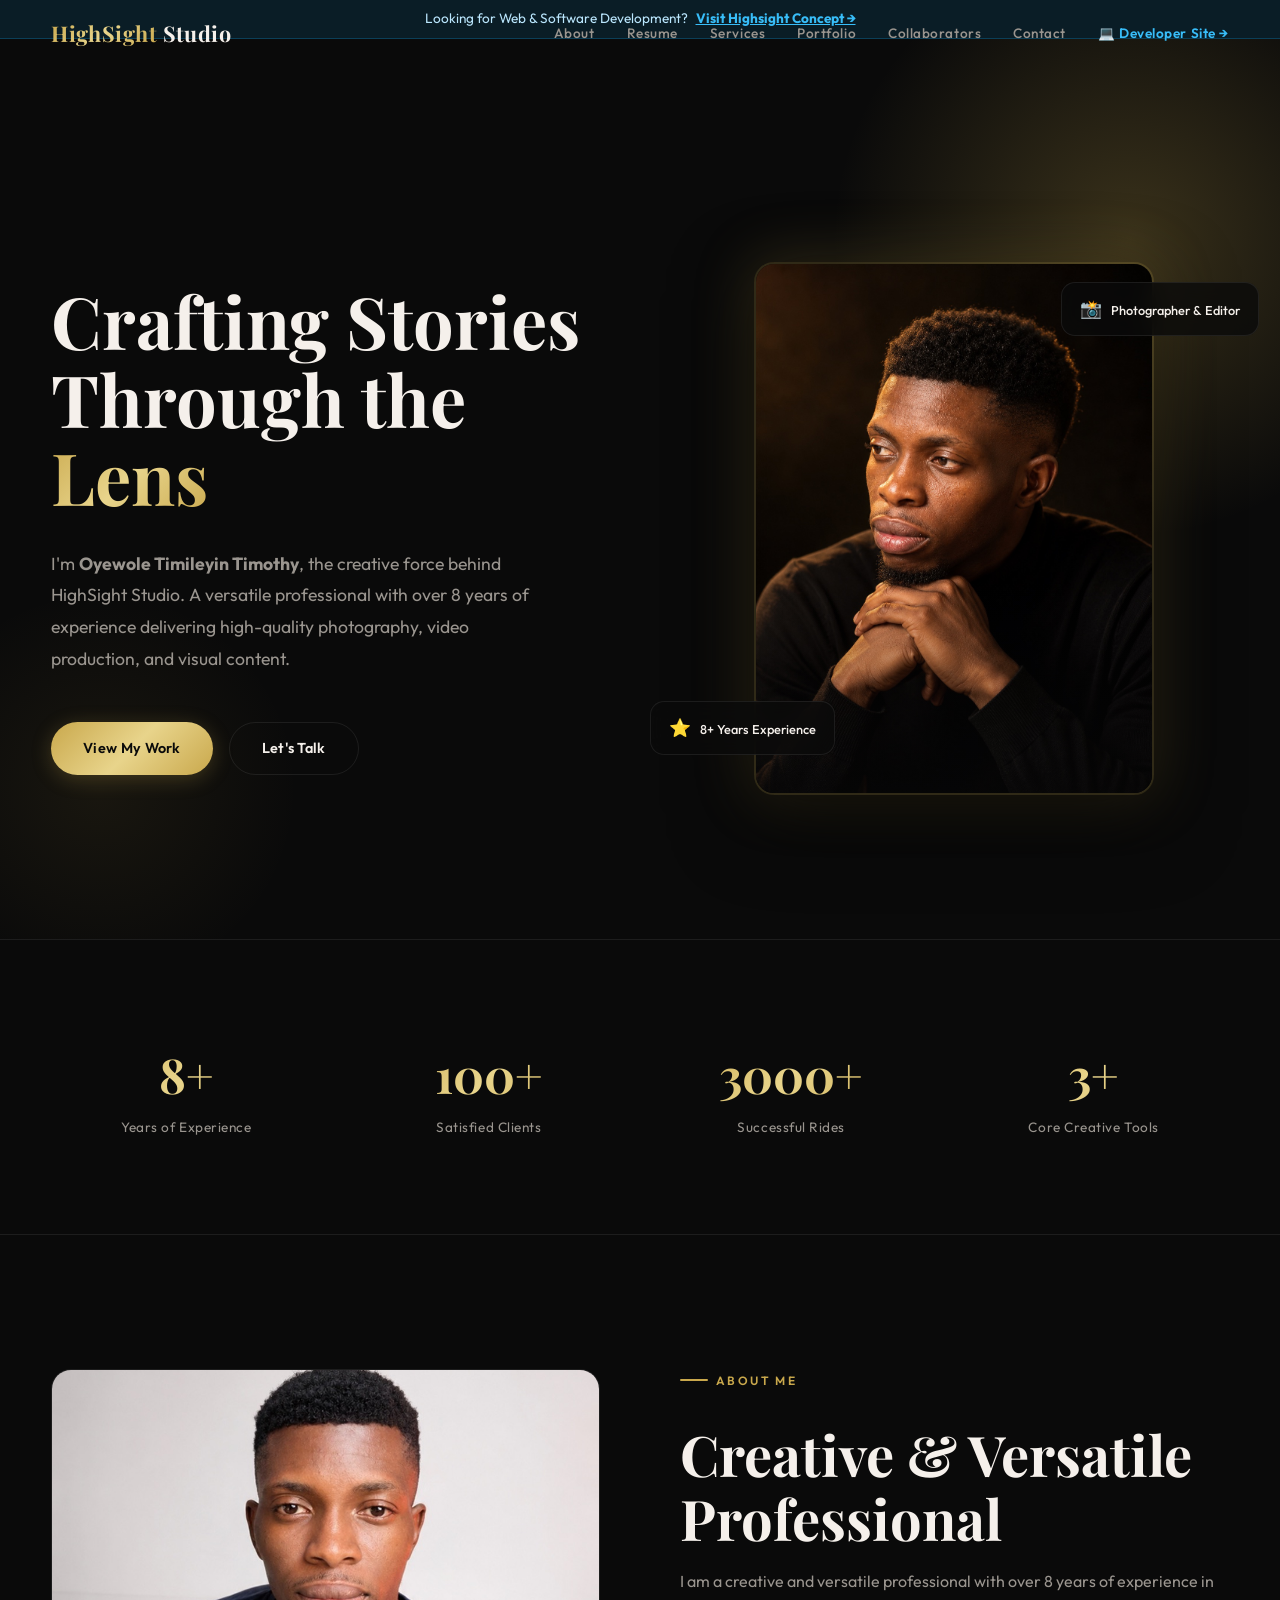
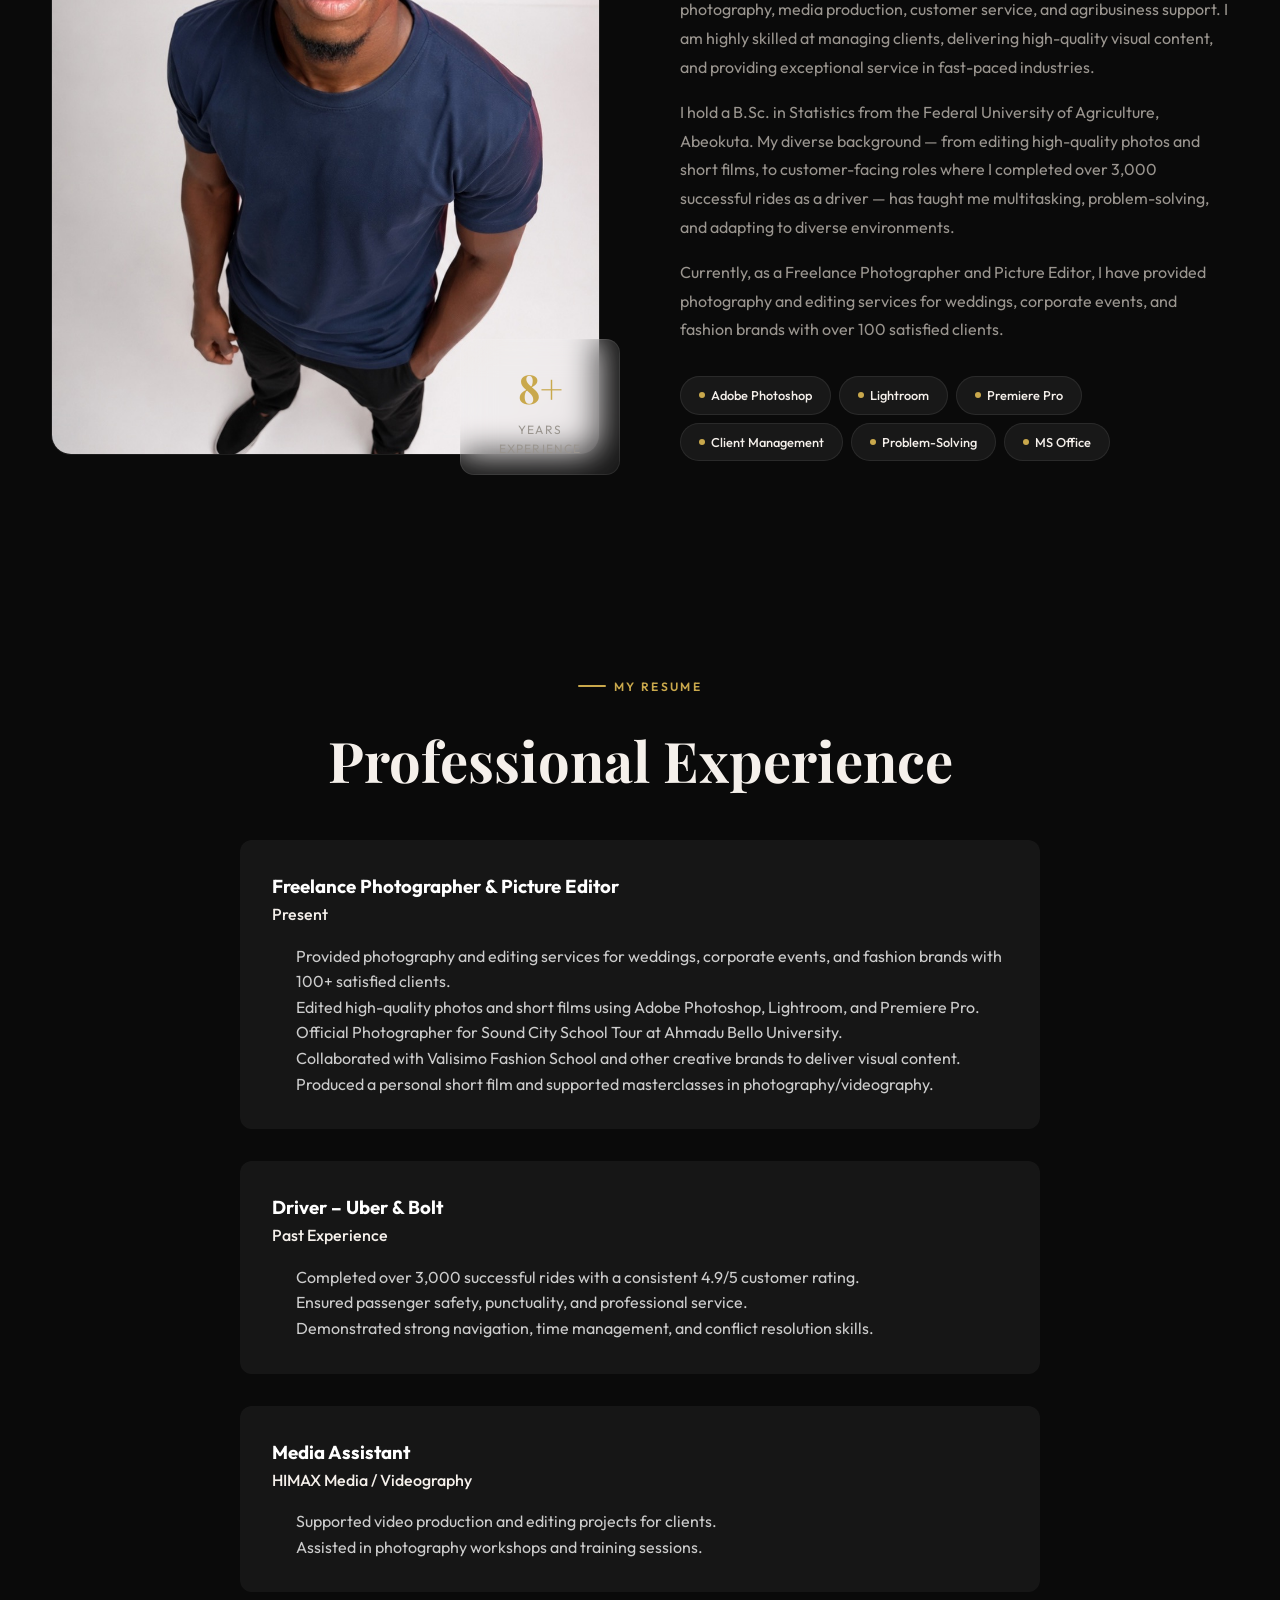
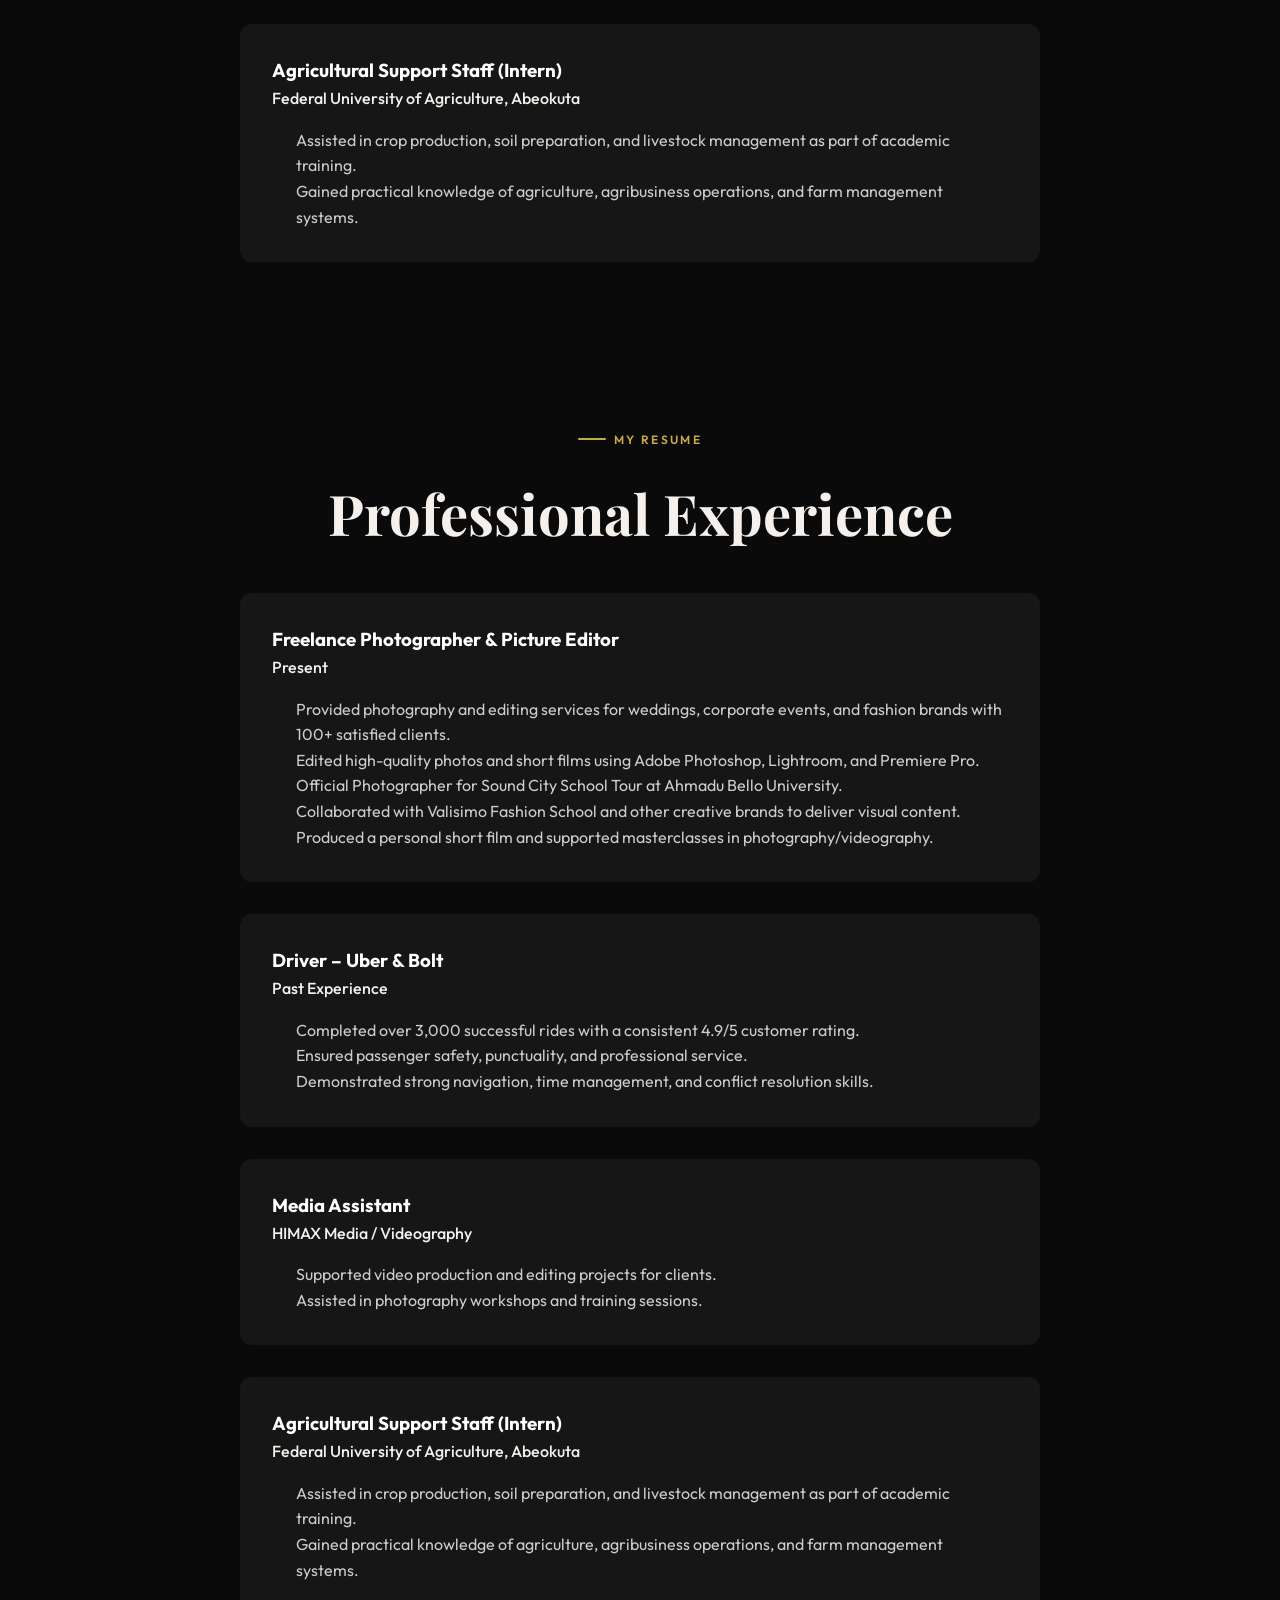
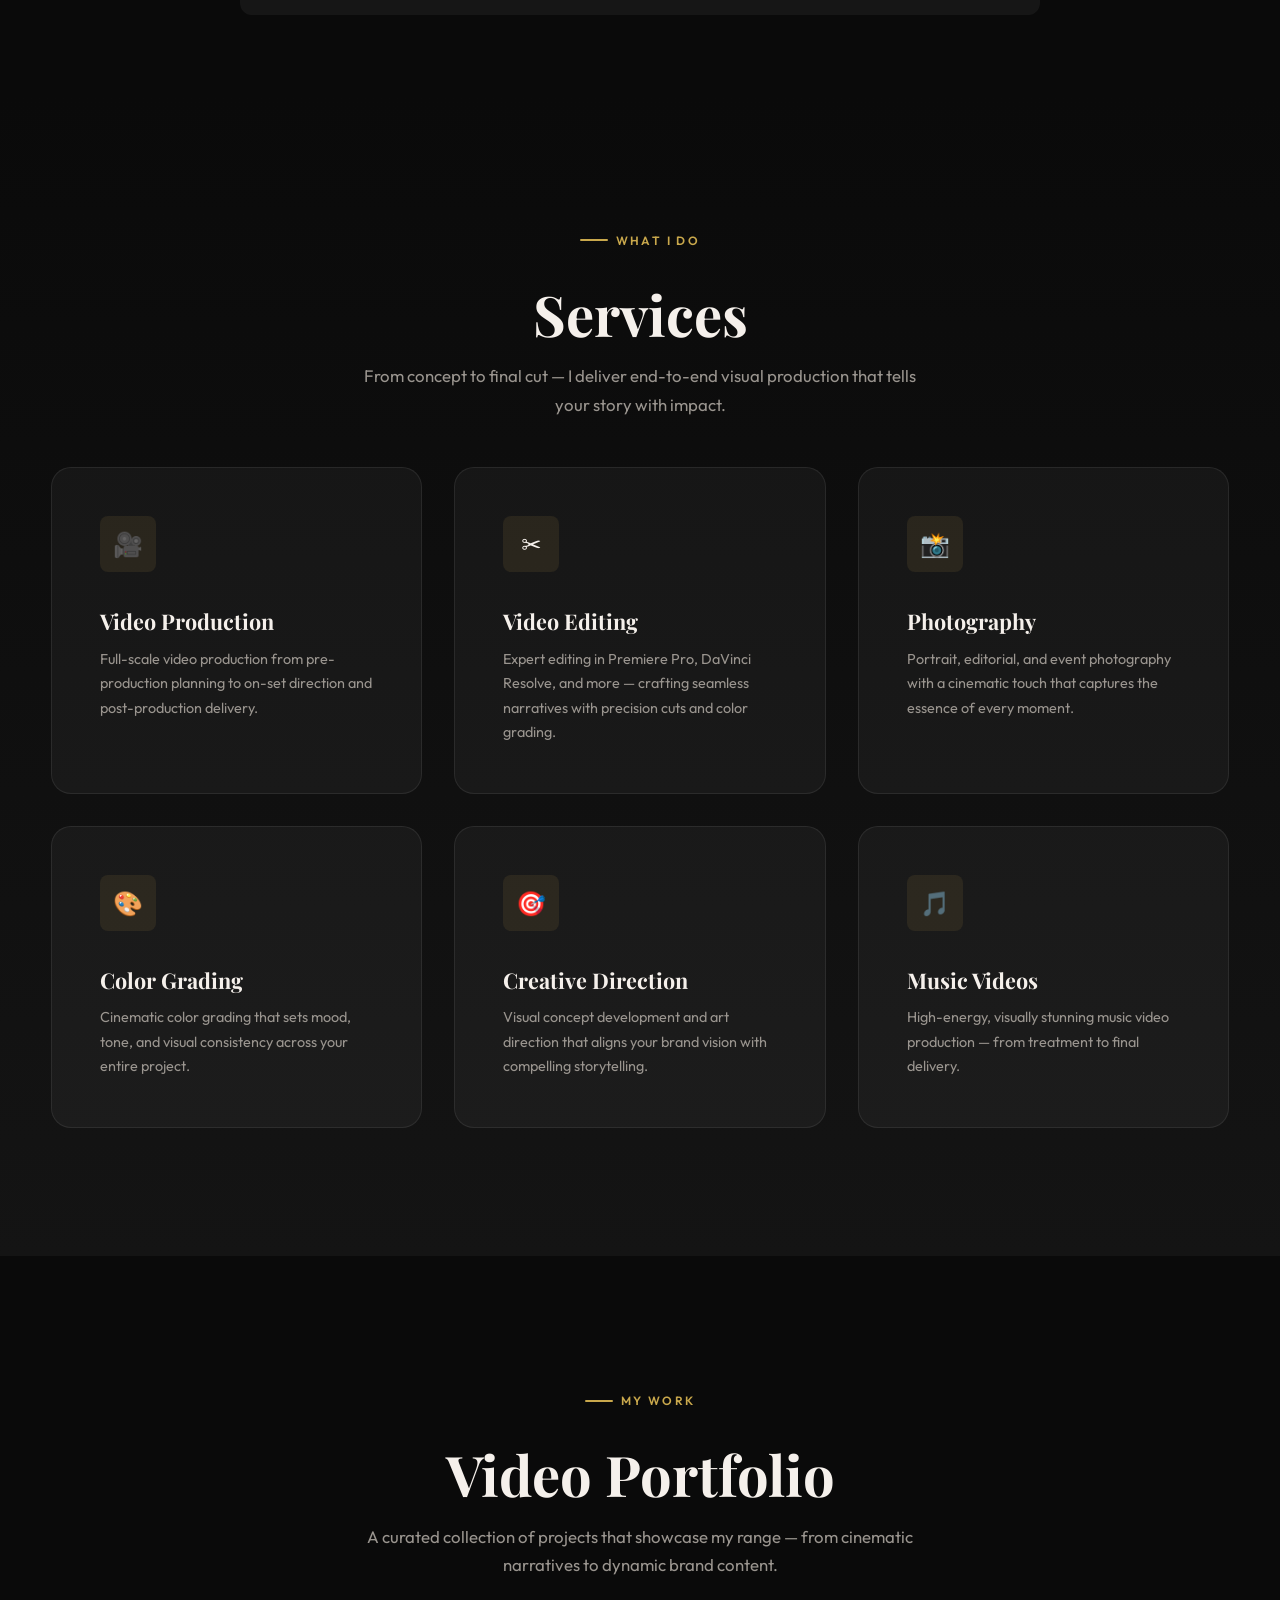
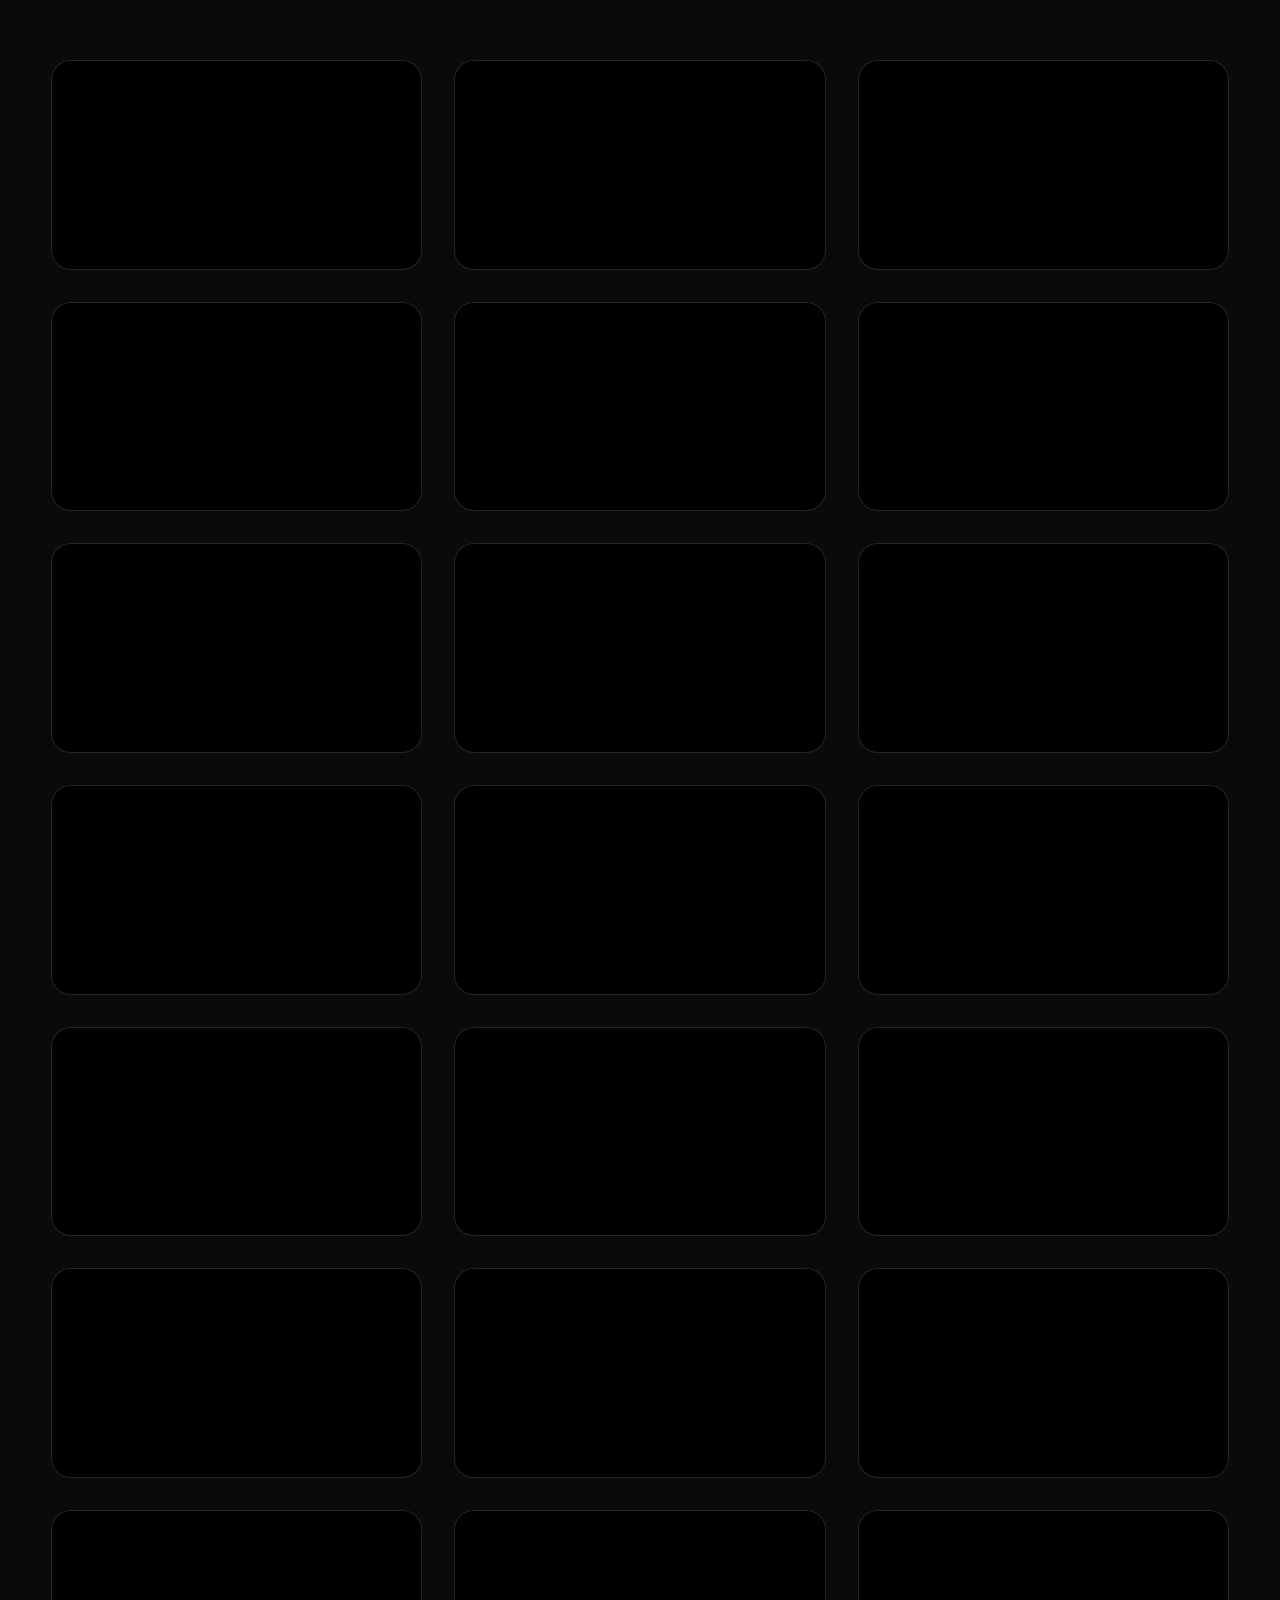
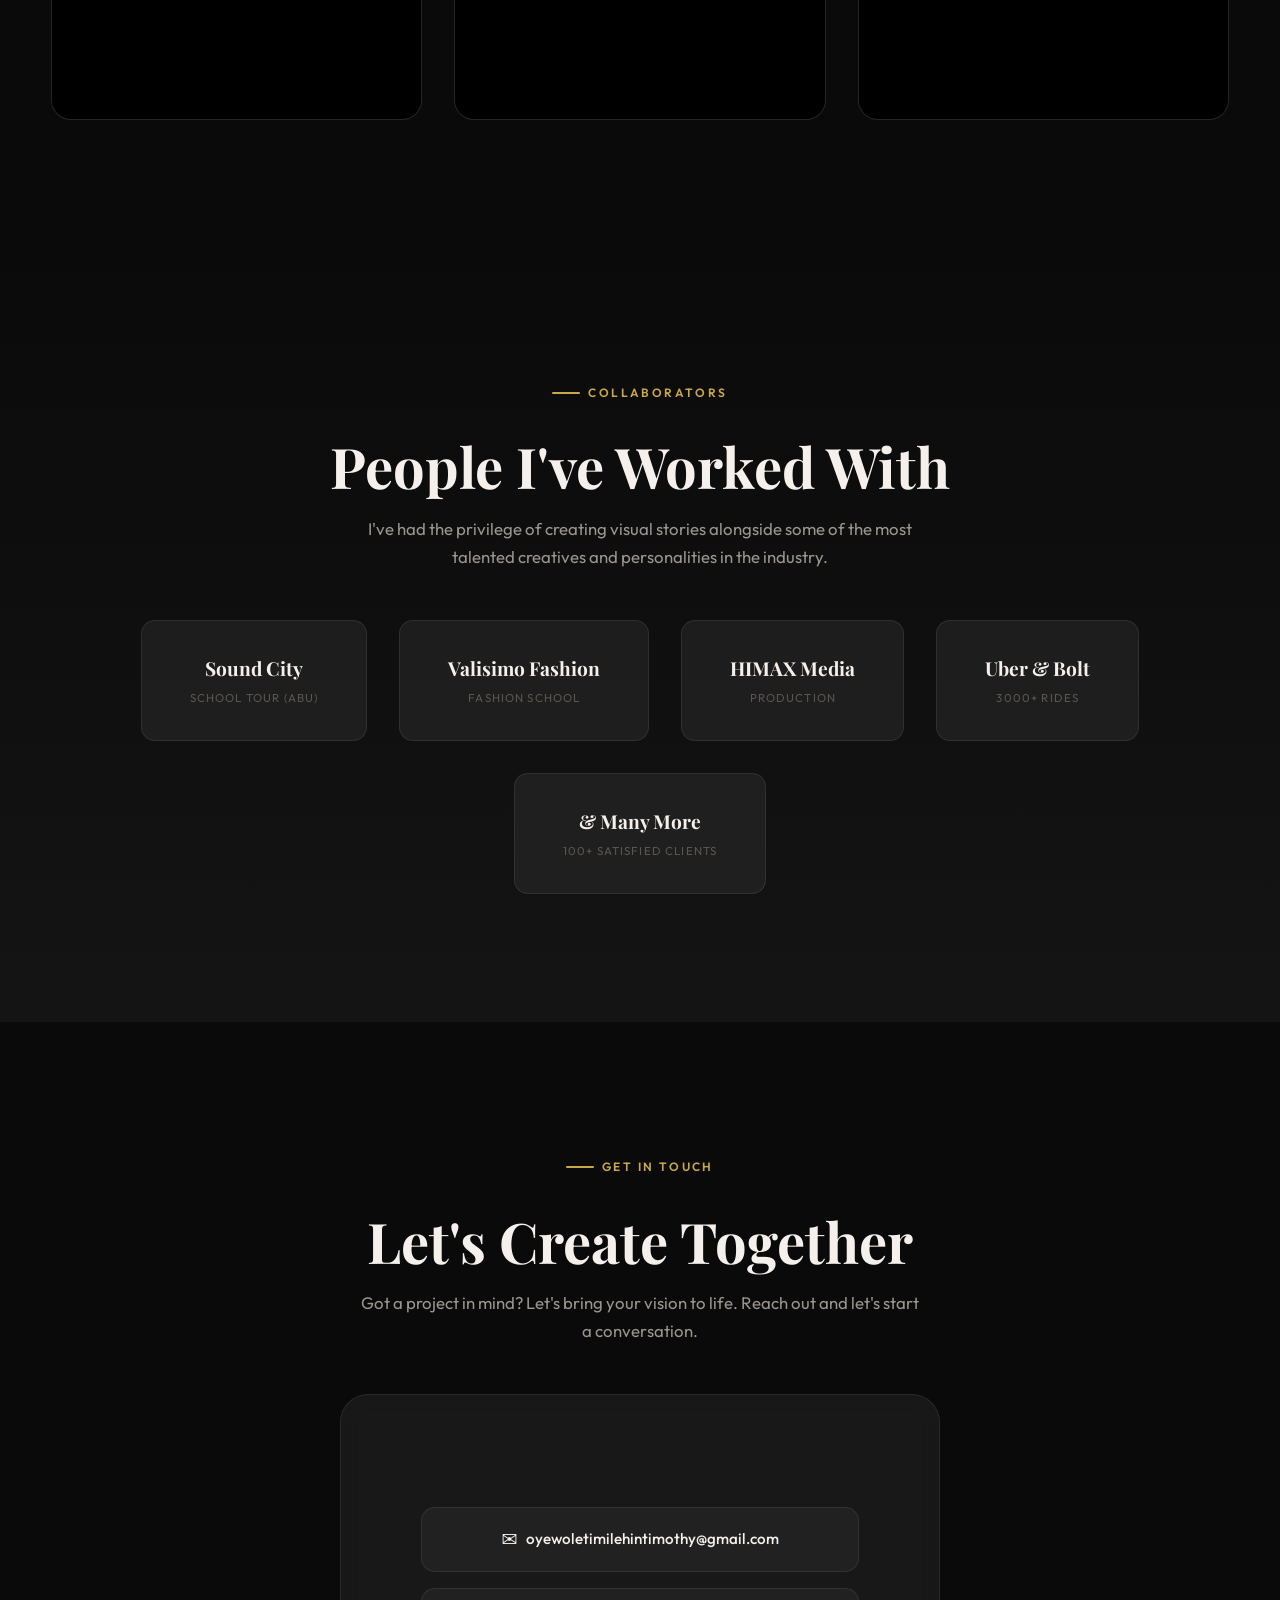
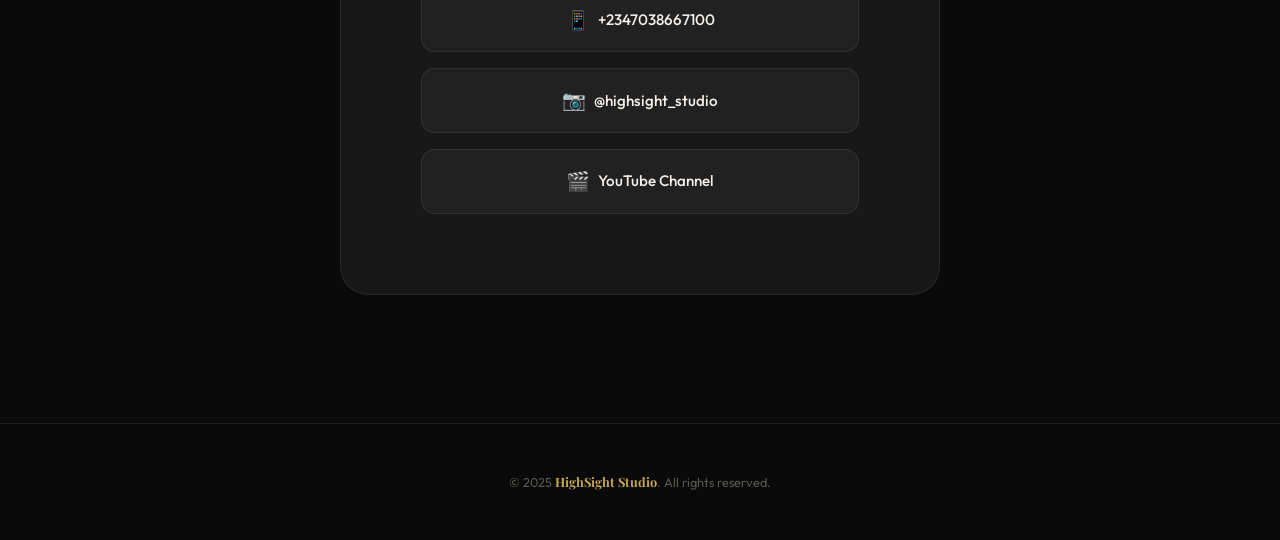
==== media/index.html @ f63ff7fa "Update portfolio to Full Stack Developer showcase and move media studio to /media" ====
<!DOCTYPE html>
<html lang="en">
<head>
  <meta charset="UTF-8" />
  <meta name="viewport" content="width=device-width, initial-scale=1.0" />
  <title>HighSight Studio — Oyewole Timileyin Timothy | Photographer &amp; Picture Editor</title>
  <meta name="description" content="HighSight Studio by Oyewole Timileyin Timothy — Over 8 years of experience in photography, media production, and delivering high-quality visual content." />
  <link rel="stylesheet" href="style.css" />
</head>
<body>

  <!-- ===================== PRELOADER ===================== -->
  <div id="preloader">
    <div class="preloader-logo">HighSight Studio</div>
  </div>

  <!-- ===================== TOP ANNOUNCEMENT BANNER ===================== -->
  <div style="background: rgba(14, 165, 233, 0.12); border-bottom: 1px solid rgba(14, 165, 233, 0.25); color: #bae6fd; text-align: center; padding: 8px 16px; font-size: 0.85rem; display: flex; align-items: center; justify-content: center; gap: 8px; z-index: 100; position: relative;">
    <span>Looking for Web &amp; Software Development?</span>
    <a href="../" style="color: #38bdf8; font-weight: 700; text-decoration: underline;">Visit Highsight Concept &rarr;</a>
  </div>

  <!-- ===================== NAVIGATION ===================== -->
  <nav class="navbar" id="navbar">
    <div class="container">
      <a href="#" class="nav-logo"><span>HighSight</span> Studio</a>
      <ul class="nav-links" id="navLinks">
        <li><a href="#about">About</a></li>
        <li><a href="#experience">Resume</a></li>
        <li><a href="#services">Services</a></li>
        <li><a href="#portfolio">Portfolio</a></li>
        <li><a href="#collaborators">Collaborators</a></li>
        <li><a href="#contact">Contact</a></li>
        <li><a href="../" style="color:#38bdf8;font-weight:600;">💻 Developer Site &rarr;</a></li>
      </ul>
      <button class="nav-toggle" id="navToggle" aria-label="Toggle navigation">
        <span></span><span></span><span></span>
      </button>
    </div>
  </nav>

  <!-- ===================== HERO ===================== -->
  <section class="hero" id="hero">
    <div class="container">
      <div class="hero-content">
        <h1 class="hero-title">
          Crafting Stories<br/>Through the <span class="highlight">Lens</span>
        </h1>
        <p class="hero-description">
          I'm <strong>Oyewole Timileyin Timothy</strong>, the creative force behind HighSight Studio.
          A versatile professional with over 8 years of experience delivering high-quality photography,
          video production, and visual content.
        </p>
        <div class="hero-cta">
          <a href="#portfolio" class="btn btn-primary">View My Work</a>
          <a href="#contact" class="btn btn-outline">Let's Talk</a>
        </div>
      </div>

      <div class="hero-image-wrapper">
        <div class="hero-image-frame">
          <!-- REPLACE: Swap profile.jpg with your actual headshot -->
          <img src="profile.jpg" alt="Timileyin Uyewoli — HighSight Studio" />
        </div>
        <div class="hero-badge badge-top">
          <span class="badge-icon">📸</span> Photographer & Editor
        </div>
        <div class="hero-badge badge-bottom">
          <span class="badge-icon">⭐</span> 8+ Years Experience
        </div>
      </div>
    </div>
  </section>

  <!-- ===================== STATS BAR ===================== -->
  <section class="stats-bar reveal">
    <div class="container">
      <div class="stat-item">
        <div class="stat-number">8+</div>
        <div class="stat-label">Years of Experience</div>
      </div>
      <div class="stat-item">
        <div class="stat-number">100+</div>
        <div class="stat-label">Satisfied Clients</div>
      </div>
      <div class="stat-item">
        <div class="stat-number">3000+</div>
        <div class="stat-label">Successful Rides</div>
      </div>
      <div class="stat-item">
        <div class="stat-number">3+</div>
        <div class="stat-label">Core Creative Tools</div>
      </div>
    </div>
  </section>

  <!-- ===================== ABOUT ===================== -->
  <section class="about" id="about">
    <div class="container">
      <div class="about-image-col reveal">
        <div class="about-image-main">
          <!-- REPLACE: You can use a different image here or keep same -->
          <img src="about.jpeg" alt="Timileyin Uyewoli at work" />
        </div>
        <div class="about-accent-box">
          <div class="accent-number">8+</div>
          <div class="accent-text">Years Experience</div>
        </div>
      </div>

      <div class="about-content reveal">
        <span class="section-label">About Me</span>
        <h2 class="section-title">Creative & Versatile<br/>Professional</h2>
        <p>
          I am a creative and versatile professional with over 8 years of experience in 
          photography, media production, customer service, and agribusiness support. 
          I am highly skilled at managing clients, delivering high-quality visual content, 
          and providing exceptional service in fast-paced industries.
        </p>
        <p>
          I hold a B.Sc. in Statistics from the Federal University of Agriculture, Abeokuta.
          My diverse background — from editing high-quality photos and short films, 
          to customer-facing roles where I completed over 3,000 successful rides as a driver 
          — has taught me multitasking, problem-solving, and adapting to diverse environments.
        </p>
        <p>
          Currently, as a Freelance Photographer and Picture Editor, I have provided 
          photography and editing services for weddings, corporate events, and fashion brands 
          with over 100 satisfied clients.
        </p>

        <div class="tools-grid">
          <div class="tool-tag"><span class="tool-dot"></span> Adobe Photoshop</div>
          <div class="tool-tag"><span class="tool-dot"></span> Lightroom</div>
          <div class="tool-tag"><span class="tool-dot"></span> Premiere Pro</div>
          <div class="tool-tag"><span class="tool-dot"></span> Client Management</div>
          <div class="tool-tag"><span class="tool-dot"></span> Problem-Solving</div>
          <div class="tool-tag"><span class="tool-dot"></span> MS Office</div>
        </div>
      </div>
    </div>
  </section>


  <!-- ===================== EXPERIENCE (CV) ===================== -->
  <section class="experience" id="experience" style="padding: 5rem 0; background-color: var(--bg-alt);">
    <div class="container">
      <div class="reveal" style="text-align:center; margin-bottom: 3rem;">
        <span class="section-label">My Resume</span>
        <h2 class="section-title">Professional Experience</h2>
      </div>
      <div class="timeline reveal" style="display: flex; flex-direction: column; gap: 2rem; max-width: 800px; margin: 0 auto;">
        
        <div class="timeline-item" style="background: rgba(255,255,255,0.05); padding: 2rem; border-radius: 12px; border-left: 4px solid var(--primary-color);">
          <h3 style="margin-top: 0; color: #fff;">Freelance Photographer & Picture Editor</h3>
          <h4 style="color: var(--primary-color); font-weight: 500; margin-bottom: 1rem;">Present</h4>
          <ul style="color: #ccc; padding-left: 1.5rem; line-height: 1.6;">
            <li>Provided photography and editing services for weddings, corporate events, and fashion brands with 100+ satisfied clients.</li>
            <li>Edited high-quality photos and short films using Adobe Photoshop, Lightroom, and Premiere Pro.</li>
            <li>Official Photographer for Sound City School Tour at Ahmadu Bello University.</li>
            <li>Collaborated with Valisimo Fashion School and other creative brands to deliver visual content.</li>
            <li>Produced a personal short film and supported masterclasses in photography/videography.</li>
          </ul>
        </div>

        <div class="timeline-item" style="background: rgba(255,255,255,0.05); padding: 2rem; border-radius: 12px; border-left: 4px solid var(--primary-color);">
          <h3 style="margin-top: 0; color: #fff;">Driver – Uber & Bolt</h3>
          <h4 style="color: var(--primary-color); font-weight: 500; margin-bottom: 1rem;">Past Experience</h4>
          <ul style="color: #ccc; padding-left: 1.5rem; line-height: 1.6;">
            <li>Completed over 3,000 successful rides with a consistent 4.9/5 customer rating.</li>
            <li>Ensured passenger safety, punctuality, and professional service.</li>
            <li>Demonstrated strong navigation, time management, and conflict resolution skills.</li>
          </ul>
        </div>

        <div class="timeline-item" style="background: rgba(255,255,255,0.05); padding: 2rem; border-radius: 12px; border-left: 4px solid var(--primary-color);">
          <h3 style="margin-top: 0; color: #fff;">Media Assistant</h3>
          <h4 style="color: var(--primary-color); font-weight: 500; margin-bottom: 1rem;">HIMAX Media / Videography</h4>
          <ul style="color: #ccc; padding-left: 1.5rem; line-height: 1.6;">
            <li>Supported video production and editing projects for clients.</li>
            <li>Assisted in photography workshops and training sessions.</li>
          </ul>
        </div>

        <div class="timeline-item" style="background: rgba(255,255,255,0.05); padding: 2rem; border-radius: 12px; border-left: 4px solid var(--primary-color);">
          <h3 style="margin-top: 0; color: #fff;">Agricultural Support Staff (Intern)</h3>
          <h4 style="color: var(--primary-color); font-weight: 500; margin-bottom: 1rem;">Federal University of Agriculture, Abeokuta</h4>
          <ul style="color: #ccc; padding-left: 1.5rem; line-height: 1.6;">
            <li>Assisted in crop production, soil preparation, and livestock management as part of academic training.</li>
            <li>Gained practical knowledge of agriculture, agribusiness operations, and farm management systems.</li>
          </ul>
        </div>

      </div>
    </div>
  </section>


  <!-- ===================== EXPERIENCE (CV) ===================== -->
  <section class="experience" id="experience" style="padding: 5rem 0; background-color: var(--bg-alt);">
    <div class="container">
      <div class="reveal" style="text-align:center; margin-bottom: 3rem;">
        <span class="section-label">My Resume</span>
        <h2 class="section-title">Professional Experience</h2>
      </div>
      <div class="timeline reveal" style="display: flex; flex-direction: column; gap: 2rem; max-width: 800px; margin: 0 auto;">
        
        <div class="timeline-item" style="background: rgba(255,255,255,0.05); padding: 2rem; border-radius: 12px; border-left: 4px solid var(--primary-color);">
          <h3 style="margin-top: 0; color: #fff;">Freelance Photographer & Picture Editor</h3>
          <h4 style="color: var(--primary-color); font-weight: 500; margin-bottom: 1rem;">Present</h4>
          <ul style="color: #ccc; padding-left: 1.5rem; line-height: 1.6;">
            <li>Provided photography and editing services for weddings, corporate events, and fashion brands with 100+ satisfied clients.</li>
            <li>Edited high-quality photos and short films using Adobe Photoshop, Lightroom, and Premiere Pro.</li>
            <li>Official Photographer for Sound City School Tour at Ahmadu Bello University.</li>
            <li>Collaborated with Valisimo Fashion School and other creative brands to deliver visual content.</li>
            <li>Produced a personal short film and supported masterclasses in photography/videography.</li>
          </ul>
        </div>

        <div class="timeline-item" style="background: rgba(255,255,255,0.05); padding: 2rem; border-radius: 12px; border-left: 4px solid var(--primary-color);">
          <h3 style="margin-top: 0; color: #fff;">Driver – Uber & Bolt</h3>
          <h4 style="color: var(--primary-color); font-weight: 500; margin-bottom: 1rem;">Past Experience</h4>
          <ul style="color: #ccc; padding-left: 1.5rem; line-height: 1.6;">
            <li>Completed over 3,000 successful rides with a consistent 4.9/5 customer rating.</li>
            <li>Ensured passenger safety, punctuality, and professional service.</li>
            <li>Demonstrated strong navigation, time management, and conflict resolution skills.</li>
          </ul>
        </div>

        <div class="timeline-item" style="background: rgba(255,255,255,0.05); padding: 2rem; border-radius: 12px; border-left: 4px solid var(--primary-color);">
          <h3 style="margin-top: 0; color: #fff;">Media Assistant</h3>
          <h4 style="color: var(--primary-color); font-weight: 500; margin-bottom: 1rem;">HIMAX Media / Videography</h4>
          <ul style="color: #ccc; padding-left: 1.5rem; line-height: 1.6;">
            <li>Supported video production and editing projects for clients.</li>
            <li>Assisted in photography workshops and training sessions.</li>
          </ul>
        </div>

        <div class="timeline-item" style="background: rgba(255,255,255,0.05); padding: 2rem; border-radius: 12px; border-left: 4px solid var(--primary-color);">
          <h3 style="margin-top: 0; color: #fff;">Agricultural Support Staff (Intern)</h3>
          <h4 style="color: var(--primary-color); font-weight: 500; margin-bottom: 1rem;">Federal University of Agriculture, Abeokuta</h4>
          <ul style="color: #ccc; padding-left: 1.5rem; line-height: 1.6;">
            <li>Assisted in crop production, soil preparation, and livestock management as part of academic training.</li>
            <li>Gained practical knowledge of agriculture, agribusiness operations, and farm management systems.</li>
          </ul>
        </div>

      </div>
    </div>
  </section>

  <!-- ===================== SERVICES ===================== -->
  <section class="services" id="services">
    <div class="container">
      <div class="reveal" style="text-align:center;">
        <span class="section-label">What I Do</span>
        <h2 class="section-title">Services</h2>
        <p class="section-subtitle" style="margin-inline:auto;">
          From concept to final cut — I deliver end-to-end visual production
          that tells your story with impact.
        </p>
      </div>

      <div class="services-grid">
        <div class="service-card reveal">
          <div class="service-icon">🎥</div>
          <h3>Video Production</h3>
          <p>Full-scale video production from pre-production planning to on-set direction and post-production delivery.</p>
        </div>
        <div class="service-card reveal">
          <div class="service-icon">✂️</div>
          <h3>Video Editing</h3>
          <p>Expert editing in Premiere Pro, DaVinci Resolve, and more — crafting seamless narratives with precision cuts and color grading.</p>
        </div>
        <div class="service-card reveal">
          <div class="service-icon">📸</div>
          <h3>Photography</h3>
          <p>Portrait, editorial, and event photography with a cinematic touch that captures the essence of every moment.</p>
        </div>
        <div class="service-card reveal">
          <div class="service-icon">🎨</div>
          <h3>Color Grading</h3>
          <p>Cinematic color grading that sets mood, tone, and visual consistency across your entire project.</p>
        </div>
        <div class="service-card reveal">
          <div class="service-icon">🎯</div>
          <h3>Creative Direction</h3>
          <p>Visual concept development and art direction that aligns your brand vision with compelling storytelling.</p>
        </div>
        <div class="service-card reveal">
          <div class="service-icon">🎵</div>
          <h3>Music Videos</h3>
          <p>High-energy, visually stunning music video production — from treatment to final delivery.</p>
        </div>
      </div>
    </div>
  </section>

  <!-- ===================== PORTFOLIO / VIDEO SHOWCASE ===================== -->
  <section class="portfolio" id="portfolio">
    <div class="container">
      <div class="portfolio-header reveal">
        <span class="section-label">My Work</span>
        <h2 class="section-title">Video Portfolio</h2>
        <p class="section-subtitle">
          A curated collection of projects that showcase my range — from
          cinematic narratives to dynamic brand content.
        </p>
      </div>

      <div class="video-grid">

        <!-- VIDEO 1 -->
        <div class="video-card reveal">
          <div class="video-wrapper">
            <iframe src="https://drive.google.com/file/d/10VboNT-iRyQRGLh20heLJSdz5R4mtp5O/preview" allow="autoplay" allowfullscreen loading="lazy"></iframe>
          </div>
        </div>

        <!-- VIDEO 2 -->
        <div class="video-card reveal">
          <div class="video-wrapper">
            <iframe src="https://drive.google.com/file/d/1Z9eStX1NYUPDYEhaG2cutdyVM0TduAfc/preview" allow="autoplay" allowfullscreen loading="lazy"></iframe>
          </div>
        </div>

        <!-- VIDEO 3 -->
        <div class="video-card reveal">
          <div class="video-wrapper">
            <iframe src="https://drive.google.com/file/d/1V4iGQ11a_5zhA602yKoiRPvplyo6Kdtm/preview" allow="autoplay" allowfullscreen loading="lazy"></iframe>
          </div>
        </div>

        <!-- VIDEO 4 -->
        <div class="video-card reveal">
          <div class="video-wrapper">
            <iframe src="https://drive.google.com/file/d/1vf76Fnx_dd8ljcBBN3juSwubl6wdwYp4/preview" allow="autoplay" allowfullscreen loading="lazy"></iframe>
          </div>
        </div>

        <!-- VIDEO 5 -->
        <div class="video-card reveal">
          <div class="video-wrapper">
            <iframe src="https://drive.google.com/file/d/1pT-9D0Cv_cCXrHH6ZFx04aeoQRonOPCS/preview" allow="autoplay" allowfullscreen loading="lazy"></iframe>
          </div>
        </div>

        <!-- VIDEO 6 -->
        <div class="video-card reveal">
          <div class="video-wrapper">
            <iframe src="https://drive.google.com/file/d/1sba-IOuzrWh0nYHegga_SF856uCKctcG/preview" allow="autoplay" allowfullscreen loading="lazy"></iframe>
          </div>
        </div>

        <!-- VIDEO 7 -->
        <div class="video-card reveal">
          <div class="video-wrapper">
            <iframe src="https://drive.google.com/file/d/1m5NhT9hSWuOjV6qRkcOHrACiZpDdxuqc/preview" allow="autoplay" allowfullscreen loading="lazy"></iframe>
          </div>
        </div>

        <!-- VIDEO 8 -->
        <div class="video-card reveal">
          <div class="video-wrapper">
            <iframe src="https://drive.google.com/file/d/16Ih9mZqZ-gW_-lBmteYEgLA0JFH3-sXb/preview" allow="autoplay" allowfullscreen loading="lazy"></iframe>
          </div>
        </div>

        <!-- VIDEO 9 -->
        <div class="video-card reveal">
          <div class="video-wrapper">
            <iframe src="https://drive.google.com/file/d/1G9fMms0QREXYkfUZA5L9NqIOCumoxRvy/preview" allow="autoplay" allowfullscreen loading="lazy"></iframe>
          </div>
        </div>

        <!-- VIDEO 10 -->
        <div class="video-card reveal">
          <div class="video-wrapper">
            <iframe src="https://drive.google.com/file/d/1TMaeyyXhrJIyscRnbpRieZCdYZYM0Qyd/preview" allow="autoplay" allowfullscreen loading="lazy"></iframe>
          </div>
        </div>

        <!-- VIDEO 11 -->
        <div class="video-card reveal">
          <div class="video-wrapper">
            <iframe src="https://drive.google.com/file/d/18TAKZROznqeSPyYV8aOxQ86Tb49KY3EJ/preview" allow="autoplay" allowfullscreen loading="lazy"></iframe>
          </div>
        </div>

        <!-- VIDEO 12 -->
        <div class="video-card reveal">
          <div class="video-wrapper">
            <iframe src="https://drive.google.com/file/d/1bYqMuHxJjgvzCUA3VLMXivG54At19MrY/preview" allow="autoplay" allowfullscreen loading="lazy"></iframe>
          </div>
        </div>

        <!-- VIDEO 13 -->
        <div class="video-card reveal">
          <div class="video-wrapper">
            <iframe src="https://drive.google.com/file/d/1rjnybbXnnnDT17kx8QYyiV7vVhsuDKuq/preview" allow="autoplay" allowfullscreen loading="lazy"></iframe>
          </div>
        </div>

        <!-- VIDEO 14 -->
        <div class="video-card reveal">
          <div class="video-wrapper">
            <iframe src="https://drive.google.com/file/d/1mQB_mTanhI9o1FiftosMWHR2xqvlVHgG/preview" allow="autoplay" allowfullscreen loading="lazy"></iframe>
          </div>
        </div>

        <!-- VIDEO 15 -->
        <div class="video-card reveal">
          <div class="video-wrapper">
            <iframe src="https://drive.google.com/file/d/1hXqeljtXR5p7dAcJQCbLga93RR-dxhwm/preview" allow="autoplay" allowfullscreen loading="lazy"></iframe>
          </div>
        </div>

        <!-- VIDEO 16 -->
        <div class="video-card reveal">
          <div class="video-wrapper">
            <iframe src="https://drive.google.com/file/d/1FKUWK9QwtdTWfZ41Wn7Kiijwa7XZHzer/preview" allow="autoplay" allowfullscreen loading="lazy"></iframe>
          </div>
        </div>

        <!-- VIDEO 17 -->
        <div class="video-card reveal">
          <div class="video-wrapper">
            <iframe src="https://drive.google.com/file/d/1hJLqV86rsnOJVdmRIizX6W4EZyCjiqej/preview" allow="autoplay" allowfullscreen loading="lazy"></iframe>
          </div>
        </div>

        <!-- VIDEO 18 -->
        <div class="video-card reveal">
          <div class="video-wrapper">
            <iframe src="https://drive.google.com/file/d/1E24t7NGCRH9OgYix8uPfmw1-J1YrdiIB/preview" allow="autoplay" allowfullscreen loading="lazy"></iframe>
          </div>
        </div>

        <!-- VIDEO 19 -->
        <div class="video-card reveal">
          <div class="video-wrapper">
            <iframe src="https://drive.google.com/file/d/1pboOwVjqmTMlFbMuqHNOHAXBnZPMizF1/preview" allow="autoplay" allowfullscreen loading="lazy"></iframe>
          </div>
        </div>

        <!-- VIDEO 20 -->
        <div class="video-card reveal">
          <div class="video-wrapper">
            <iframe src="https://drive.google.com/file/d/1VZ2bO4LnV4NqS5ytrFsYURj4g9TmliEu/preview" allow="autoplay" allowfullscreen loading="lazy"></iframe>
          </div>
        </div>

        <!-- VIDEO 21 -->
        <div class="video-card reveal">
          <div class="video-wrapper">
            <iframe src="https://drive.google.com/file/d/1L5lWX-vg6-PlLpMzK7570Ae1l3a9mG2U/preview" allow="autoplay" allowfullscreen loading="lazy"></iframe>
          </div>
        </div>

      </div>
    </div>
  </section>

  <!-- ===================== COLLABORATORS ===================== -->
  <section class="collaborators" id="collaborators">
    <div class="container">
      <div class="reveal">
        <span class="section-label">Collaborators</span>
        <h2 class="section-title">People I've Worked With</h2>
        <p class="section-subtitle" style="margin-inline:auto;">
          I've had the privilege of creating visual stories alongside some of
          the most talented creatives and personalities in the industry.
        </p>
      </div>

      <div class="collab-grid reveal">
        <div class="collab-item">
          Sound City
          <span class="collab-role">School Tour (ABU)</span>
        </div>
        <div class="collab-item">
          Valisimo Fashion
          <span class="collab-role">Fashion School</span>
        </div>
        <div class="collab-item">
          HIMAX Media
          <span class="collab-role">Production</span>
        </div>
        <div class="collab-item">
          Uber & Bolt
          <span class="collab-role">3000+ Rides</span>
        </div>
        <div class="collab-item">
          & Many More
          <span class="collab-role">100+ Satisfied Clients</span>
        </div>
      </div>
    </div>
  </section>

  <!-- ===================== CONTACT ===================== -->
  <section class="contact" id="contact">
    <div class="container">
      <div class="reveal">
        <span class="section-label">Get in Touch</span>
        <h2 class="section-title">Let's Create Together</h2>
        <p class="section-subtitle" style="margin-inline:auto;">
          Got a project in mind? Let's bring your vision to life.
          Reach out and let's start a conversation.
        </p>
      </div>

      <div class="contact-card reveal">
        <div class="contact-links">
          <a href="mailto:oyewoletimilehintimothy@gmail.com" class="contact-link">
            <span class="link-icon">✉️</span> oyewoletimilehintimothy@gmail.com
          </a>
          <a href="tel:+2347038667100" class="contact-link">
            <span class="link-icon">📱</span> +2347038667100
          </a>
          <!-- REPLACE: Update with your actual Instagram -->
          <a href="https://instagram.com/highsight_studio" target="_blank" rel="noopener" class="contact-link">
            <span class="link-icon">📷</span> @highsight_studio
          </a>
          <!-- REPLACE: Update with your actual YouTube channel -->
          <a href="https://youtube.com/@highsightstudio" target="_blank" rel="noopener" class="contact-link">
            <span class="link-icon">🎬</span> YouTube Channel
          </a>
        </div>
      </div>
    </div>
  </section>

  <!-- ===================== FOOTER ===================== -->
  <footer class="footer">
    <div class="container">
      <p>&copy; 2025 <span class="footer-brand">HighSight Studio</span>. All rights reserved.</p>
    </div>
  </footer>

  <!-- ===================== JAVASCRIPT ===================== -->
  <script>
    /* ------ Preloader ------ */
    window.addEventListener('load', () => {
      setTimeout(() => {
        document.getElementById('preloader').classList.add('hidden');
      }, 800);
    });

    /* ------ Navbar scroll effect ------ */
    const navbar = document.getElementById('navbar');
    window.addEventListener('scroll', () => {
      navbar.classList.toggle('scrolled', window.scrollY > 40);
    });

    /* ------ Mobile menu toggle ------ */
    const navToggle = document.getElementById('navToggle');
    const navLinks = document.getElementById('navLinks');
    navToggle.addEventListener('click', () => {
      navLinks.classList.toggle('open');
    });
    navLinks.querySelectorAll('a').forEach(link => {
      link.addEventListener('click', () => navLinks.classList.remove('open'));
    });

    /* ------ Scroll-reveal fallback (IntersectionObserver) ------ */
    if (!CSS.supports('(animation-timeline: view()) and (animation-range: entry)')) {
      const revealEls = document.querySelectorAll('.reveal');
      revealEls.forEach(el => el.classList.add('reveal-fallback'));
      const revealObserver = new IntersectionObserver(
        (entries) => {
          entries.forEach(entry => {
            if (entry.isIntersecting) {
              entry.target.classList.add('visible');
              revealObserver.unobserve(entry.target);
            }
          });
        },
        { threshold: 0.1 }
      );
      revealEls.forEach(el => revealObserver.observe(el));
    }

    /* ------ YouTube embed engine ------
       Reads data-youtube="VIDEO_ID" from each .video-card
       and replaces the placeholder with a lazy-loaded iframe.
    */
    function initYouTubeEmbeds() {
      document.querySelectorAll('.video-card[data-youtube]').forEach(card => {
        const videoId = card.getAttribute('data-youtube').trim();
        if (!videoId) return; // keep placeholder if empty

        const wrapper = card.querySelector('.video-wrapper');
        const placeholder = wrapper.querySelector('.video-placeholder');
        if (placeholder) placeholder.remove();

        // Create thumbnail with play-on-click (lazy load)
        const thumb = document.createElement('div');
        thumb.className = 'video-placeholder';
        thumb.style.cursor = 'pointer';
        thumb.style.backgroundImage = `url(https://img.youtube.com/vi/${videoId}/hqdefault.jpg)`;
        thumb.style.backgroundSize = 'cover';
        thumb.style.backgroundPosition = 'center';
        thumb.innerHTML = '<span class="placeholder-icon" style="opacity:0.9;font-size:3rem;color:#fff;text-shadow:0 2px 20px rgba(0,0,0,0.6);">▶</span>';

        thumb.addEventListener('click', () => {
          const iframe = document.createElement('iframe');
          iframe.src = `https://www.youtube-nocookie.com/embed/${videoId}?autoplay=1&rel=0`;
          iframe.allow = 'accelerometer; autoplay; clipboard-write; encrypted-media; gyroscope; picture-in-picture';
          iframe.allowFullscreen = true;
          iframe.loading = 'lazy';
          thumb.remove();
          wrapper.appendChild(iframe);
        });

        wrapper.appendChild(thumb);
      });
    }
    initYouTubeEmbeds();

    /* ------ Portfolio filter ------ */
    const filterBtns = document.querySelectorAll('.filter-btn');
    const videoCards = document.querySelectorAll('.video-card');

    filterBtns.forEach(btn => {
      btn.addEventListener('click', () => {
        filterBtns.forEach(b => b.classList.remove('active'));
        btn.classList.add('active');

        const filter = btn.getAttribute('data-filter');
        videoCards.forEach(card => {
          if (filter === 'all' || card.getAttribute('data-category') === filter) {
            card.style.display = '';
          } else {
            card.style.display = 'none';
          }
        });
      });
    });

    /* ------ Stat counter animation ------ */
    const statObserver = new IntersectionObserver((entries) => {
      entries.forEach(entry => {
        if (entry.isIntersecting) {
          const nums = entry.target.querySelectorAll('.stat-number');
          nums.forEach(num => {
            const text = num.textContent;
            const value = parseInt(text);
            const suffix = text.replace(/[0-9]/g, '');
            let current = 0;
            const step = Math.ceil(value / 40);
            const counter = setInterval(() => {
              current += step;
              if (current >= value) {
                current = value;
                clearInterval(counter);
              }
              num.textContent = current + suffix;
            }, 30);
          });
          statObserver.unobserve(entry.target);
        }
      });
    }, { threshold: 0.3 });

    const statsSection = document.querySelector('.stats-bar');
    if (statsSection) statObserver.observe(statsSection);
  </script>

</body>
</html>
---- media/style.css ----
/* ======================================================
   HighSight Studio — Portfolio Stylesheet
   Dark cinematic aesthetic with warm gold accents
   ====================================================== */

/* ---------- Google Fonts ---------- */
@import url('https://fonts.googleapis.com/css2?family=Outfit:wght@300;400;500;600;700;800;900&family=Playfair+Display:ital,wght@0,400;0,700;1,400&display=swap');

/* ---------- Design Tokens ---------- */
:root {
  /* Colour Palette */
  --bg-primary: #0a0a0a;
  --bg-secondary: #111111;
  --bg-card: rgba(255, 255, 255, 0.04);
  --bg-glass: rgba(255, 255, 255, 0.06);
  --border-glass: rgba(255, 255, 255, 0.08);

  --text-primary: #f5f0eb;
  --text-secondary: #9a958f;
  --text-muted: #5a5650;

  --accent: #c9a84c;
  --accent-light: #e8d48b;
  --accent-glow: rgba(201, 168, 76, 0.25);

  --gradient-gold: linear-gradient(135deg, #c9a84c 0%, #e8d48b 50%, #c9a84c 100%);
  --gradient-dark: linear-gradient(180deg, #0a0a0a 0%, #141414 100%);

  /* Typography */
  --font-heading: 'Playfair Display', Georgia, serif;
  --font-body: 'Outfit', system-ui, sans-serif;

  /* Spacing */
  --space-xs: 0.25rem;
  --space-sm: 0.5rem;
  --space-md: 1rem;
  --space-lg: 2rem;
  --space-xl: 3rem;
  --space-2xl: 5rem;
  --space-3xl: 8rem;

  /* Radius */
  --radius-sm: 8px;
  --radius-md: 14px;
  --radius-lg: 20px;
  --radius-xl: 28px;

  /* Transition */
  --ease-out: cubic-bezier(0.22, 1, 0.36, 1);
  --transition-fast: 0.2s var(--ease-out);
  --transition-med: 0.4s var(--ease-out);
  --transition-slow: 0.7s var(--ease-out);
}

/* ---------- Reset & Base ---------- */
*,
*::before,
*::after {
  margin: 0;
  padding: 0;
  box-sizing: border-box;
}

html {
  scroll-behavior: smooth;
  -webkit-font-smoothing: antialiased;
  -moz-osx-font-smoothing: grayscale;
}

body {
  font-family: var(--font-body);
  background: var(--bg-primary);
  color: var(--text-primary);
  line-height: 1.6;
  overflow-x: hidden;
}

img {
  max-width: 100%;
  display: block;
}

a {
  color: inherit;
  text-decoration: none;
}

ul {
  list-style: none;
}

/* ---------- Scrollbar ---------- */
::-webkit-scrollbar {
  width: 6px;
}
::-webkit-scrollbar-track {
  background: var(--bg-primary);
}
::-webkit-scrollbar-thumb {
  background: var(--accent);
  border-radius: 10px;
}

/* ---------- Utility ---------- */
.container {
  width: 92%;
  max-width: 1280px;
  margin-inline: auto;
}

.section-label {
  display: inline-flex;
  align-items: center;
  gap: var(--space-sm);
  font-size: 0.75rem;
  font-weight: 600;
  letter-spacing: 0.2em;
  text-transform: uppercase;
  color: var(--accent);
  margin-bottom: var(--space-lg);
}
.section-label::before {
  content: '';
  width: 28px;
  height: 2px;
  background: var(--accent);
  border-radius: 2px;
}

.section-title {
  font-family: var(--font-heading);
  font-size: clamp(2rem, 5vw, 3.5rem);
  font-weight: 700;
  line-height: 1.15;
  color: var(--text-primary);
  margin-bottom: var(--space-md);
}

.section-subtitle {
  font-size: 1.05rem;
  color: var(--text-secondary);
  max-width: 560px;
  line-height: 1.7;
}

/* ---------- Preloader ---------- */
#preloader {
  position: fixed;
  inset: 0;
  z-index: 9999;
  background: var(--bg-primary);
  display: flex;
  align-items: center;
  justify-content: center;
  transition: opacity 0.6s var(--ease-out), visibility 0.6s;
}
#preloader.hidden {
  opacity: 0;
  visibility: hidden;
  pointer-events: none;
}
.preloader-logo {
  font-family: var(--font-heading);
  font-size: 2rem;
  background: var(--gradient-gold);
  -webkit-background-clip: text;
  background-clip: text;
  -webkit-text-fill-color: transparent;
  animation: pulse-glow 1.5s ease-in-out infinite;
}
@keyframes pulse-glow {
  0%, 100% { opacity: 0.5; transform: scale(0.98); }
  50% { opacity: 1; transform: scale(1); }
}

/* ---------- Navigation ---------- */
.navbar {
  position: fixed;
  top: 0;
  left: 0;
  right: 0;
  z-index: 100;
  padding: var(--space-md) 0;
  transition: background var(--transition-med), box-shadow var(--transition-med);
}
.navbar.scrolled {
  background: rgba(10, 10, 10, 0.85);
  backdrop-filter: blur(20px);
  -webkit-backdrop-filter: blur(20px);
  box-shadow: 0 1px 0 var(--border-glass);
}
.navbar .container {
  display: flex;
  align-items: center;
  justify-content: space-between;
}
.nav-logo {
  font-family: var(--font-heading);
  font-size: 1.35rem;
  font-weight: 700;
  letter-spacing: 0.02em;
}
.nav-logo span {
  background: var(--gradient-gold);
  -webkit-background-clip: text;
  background-clip: text;
  -webkit-text-fill-color: transparent;
}
.nav-links {
  display: flex;
  gap: var(--space-lg);
}
.nav-links a {
  font-size: 0.85rem;
  font-weight: 500;
  letter-spacing: 0.04em;
  color: var(--text-secondary);
  transition: color var(--transition-fast);
  position: relative;
}
.nav-links a::after {
  content: '';
  position: absolute;
  bottom: -4px;
  left: 0;
  width: 0;
  height: 2px;
  background: var(--accent);
  transition: width var(--transition-med);
}
.nav-links a:hover {
  color: var(--text-primary);
}
.nav-links a:hover::after {
  width: 100%;
}

/* Mobile menu toggle */
.nav-toggle {
  display: none;
  flex-direction: column;
  gap: 5px;
  cursor: pointer;
  background: none;
  border: none;
  padding: 4px;
}
.nav-toggle span {
  width: 24px;
  height: 2px;
  background: var(--text-primary);
  transition: var(--transition-fast);
  border-radius: 2px;
}

/* ---------- Hero ---------- */
.hero {
  min-height: 100vh;
  display: flex;
  align-items: center;
  position: relative;
  overflow: hidden;
  padding-top: 80px;
}
.hero::before {
  content: '';
  position: absolute;
  width: 600px;
  max-width: 100vw;
  height: 600px;
  background: radial-gradient(circle, var(--accent-glow) 0%, transparent 70%);
  top: -100px;
  right: -150px;
  pointer-events: none;
  animation: float-orb 8s ease-in-out infinite;
}
.hero::after {
  content: '';
  position: absolute;
  width: 400px;
  max-width: 100vw;
  height: 400px;
  background: radial-gradient(circle, rgba(201, 168, 76, 0.08) 0%, transparent 70%);
  bottom: -50px;
  left: -100px;
  pointer-events: none;
  animation: float-orb 10s ease-in-out infinite reverse;
}
@keyframes float-orb {
  0%, 100% { transform: translate(0, 0) scale(1); }
  50% { transform: translate(30px, -40px) scale(1.05); }
}

.hero .container {
  display: grid;
  grid-template-columns: 1fr 1fr;
  gap: var(--space-2xl);
  align-items: center;
}
.hero-content {
  position: relative;
  z-index: 2;
}
.hero-tag {
  display: inline-block;
  font-size: 0.7rem;
  font-weight: 600;
  letter-spacing: 0.25em;
  text-transform: uppercase;
  color: var(--accent);
  border: 1px solid rgba(201, 168, 76, 0.3);
  padding: var(--space-xs) var(--space-md);
  border-radius: 50px;
  margin-bottom: var(--space-lg);
}
.hero-title {
  font-family: var(--font-heading);
  font-size: clamp(2rem, 6vw, 4.5rem);
  font-weight: 700;
  line-height: 1.08;
  margin-bottom: var(--space-lg);
}
.hero-title .highlight {
  background: var(--gradient-gold);
  -webkit-background-clip: text;
  background-clip: text;
  -webkit-text-fill-color: transparent;
}
.hero-description {
  font-size: 1.1rem;
  color: var(--text-secondary);
  max-width: 480px;
  line-height: 1.8;
  margin-bottom: var(--space-xl);
}
.hero-cta {
  display: flex;
  gap: var(--space-md);
  flex-wrap: wrap;
}

/* Buttons */
.btn {
  display: inline-flex;
  align-items: center;
  gap: var(--space-sm);
  padding: 14px 32px;
  border-radius: 50px;
  font-family: var(--font-body);
  font-size: 0.9rem;
  font-weight: 600;
  letter-spacing: 0.02em;
  cursor: pointer;
  transition: transform var(--transition-fast), box-shadow var(--transition-fast);
  border: none;
}
.btn:hover {
  transform: translateY(-2px);
}
.btn-primary {
  background: var(--gradient-gold);
  color: #0a0a0a;
  box-shadow: 0 4px 20px var(--accent-glow);
}
.btn-primary:hover {
  box-shadow: 0 8px 30px rgba(201, 168, 76, 0.35);
}
.btn-outline {
  background: transparent;
  color: var(--text-primary);
  border: 1px solid var(--border-glass);
}
.btn-outline:hover {
  border-color: var(--accent);
  box-shadow: 0 0 20px var(--accent-glow);
}

/* Hero image */
.hero-image-wrapper {
  position: relative;
  z-index: 2;
  display: flex;
  justify-content: center;
}
.hero-image-frame {
  position: relative;
  width: 400px;
  max-width: 100%;
  aspect-ratio: 3/4;
  border-radius: var(--radius-lg);
  overflow: hidden;
  border: 2px solid rgba(201, 168, 76, 0.2);
  box-shadow: 0 24px 80px rgba(0, 0, 0, 0.6), 0 0 60px var(--accent-glow);
}
.hero-image-frame img {
  width: 100%;
  height: 100%;
  object-fit: cover;
}
.hero-image-frame::after {
  content: '';
  position: absolute;
  inset: 0;
  background: linear-gradient(180deg, transparent 60%, rgba(10, 10, 10, 0.5) 100%);
  pointer-events: none;
}

/* Floating badges on hero image */
.hero-badge {
  position: absolute;
  background: rgba(10, 10, 10, 0.8);
  backdrop-filter: blur(12px);
  -webkit-backdrop-filter: blur(12px);
  border: 1px solid var(--border-glass);
  border-radius: var(--radius-md);
  padding: 12px 18px;
  font-size: 0.8rem;
  font-weight: 500;
  color: var(--text-primary);
  z-index: 3;
  white-space: nowrap;
}
.hero-badge.badge-top {
  top: 20px;
  right: -30px;
  animation: float-badge 3s ease-in-out infinite;
}
.hero-badge.badge-bottom {
  bottom: 40px;
  left: -30px;
  animation: float-badge 4s ease-in-out infinite 1s;
}
.hero-badge .badge-icon {
  font-size: 1.1rem;
  margin-right: 6px;
}
@keyframes float-badge {
  0%, 100% { transform: translateY(0); }
  50% { transform: translateY(-8px); }
}

/* ---------- Stats Bar ---------- */
.stats-bar {
  padding: var(--space-2xl) 0;
  border-top: 1px solid var(--border-glass);
  border-bottom: 1px solid var(--border-glass);
}
.stats-bar .container {
  display: grid;
  grid-template-columns: repeat(4, 1fr);
  gap: var(--space-lg);
  text-align: center;
}
.stat-item {
  padding: var(--space-md);
}
.stat-number {
  font-family: var(--font-heading);
  font-size: clamp(2rem, 4vw, 3rem);
  font-weight: 700;
  background: var(--gradient-gold);
  -webkit-background-clip: text;
  background-clip: text;
  -webkit-text-fill-color: transparent;
  margin-bottom: var(--space-xs);
}
.stat-label {
  font-size: 0.85rem;
  color: var(--text-secondary);
  letter-spacing: 0.04em;
}

/* ---------- About ---------- */
.about {
  padding: var(--space-3xl) 0;
}
.about .container {
  display: grid;
  grid-template-columns: 1fr 1fr;
  gap: var(--space-2xl);
  align-items: center;
}
.about-image-col {
  position: relative;
}
.about-image-main {
  width: 100%;
  aspect-ratio: 4/5;
  border-radius: var(--radius-lg);
  overflow: hidden;
  border: 1px solid var(--border-glass);
}
.about-image-main img {
  width: 100%;
  height: 100%;
  object-fit: cover;
}
.about-accent-box {
  position: absolute;
  bottom: -20px;
  right: -20px;
  width: 160px;
  padding: var(--space-md);
  background: var(--bg-glass);
  backdrop-filter: blur(16px);
  -webkit-backdrop-filter: blur(16px);
  border: 1px solid var(--border-glass);
  border-radius: var(--radius-md);
  text-align: center;
}
.about-accent-box .accent-number {
  font-family: var(--font-heading);
  font-size: 2.5rem;
  font-weight: 700;
  color: var(--accent);
}
.about-accent-box .accent-text {
  font-size: 0.75rem;
  color: var(--text-secondary);
  text-transform: uppercase;
  letter-spacing: 0.1em;
}

.about-content p {
  color: var(--text-secondary);
  margin-bottom: var(--space-md);
  line-height: 1.8;
  font-size: 1rem;
}

/* Tools grid */
.tools-grid {
  display: flex;
  flex-wrap: wrap;
  gap: var(--space-sm);
  margin-top: var(--space-lg);
}
.tool-tag {
  display: inline-flex;
  align-items: center;
  gap: 6px;
  padding: 8px 18px;
  background: var(--bg-glass);
  border: 1px solid var(--border-glass);
  border-radius: 50px;
  font-size: 0.8rem;
  font-weight: 500;
  color: var(--text-primary);
  transition: var(--transition-fast);
}
.tool-tag:hover {
  border-color: var(--accent);
  background: rgba(201, 168, 76, 0.08);
}
.tool-tag .tool-dot {
  width: 6px;
  height: 6px;
  background: var(--accent);
  border-radius: 50%;
}

/* ---------- Services ---------- */
.services {
  padding: var(--space-3xl) 0;
  background: var(--gradient-dark);
}
.services-grid {
  display: grid;
  grid-template-columns: repeat(3, 1fr);
  gap: var(--space-lg);
  margin-top: var(--space-xl);
}
.service-card {
  background: var(--bg-card);
  border: 1px solid var(--border-glass);
  border-radius: var(--radius-lg);
  padding: var(--space-xl);
  transition: transform var(--transition-med), border-color var(--transition-med), box-shadow var(--transition-med);
  position: relative;
  overflow: hidden;
}
.service-card::before {
  content: '';
  position: absolute;
  top: 0;
  left: 0;
  right: 0;
  height: 2px;
  background: var(--gradient-gold);
  opacity: 0;
  transition: opacity var(--transition-med);
}
.service-card:hover {
  transform: translateY(-6px);
  border-color: rgba(201, 168, 76, 0.2);
  box-shadow: 0 16px 50px rgba(0, 0, 0, 0.4);
}
.service-card:hover::before {
  opacity: 1;
}
.service-icon {
  width: 56px;
  height: 56px;
  display: flex;
  align-items: center;
  justify-content: center;
  border-radius: var(--radius-sm);
  background: rgba(201, 168, 76, 0.1);
  font-size: 1.5rem;
  margin-bottom: var(--space-lg);
}
.service-card h3 {
  font-family: var(--font-heading);
  font-size: 1.35rem;
  font-weight: 700;
  margin-bottom: var(--space-sm);
}
.service-card p {
  font-size: 0.9rem;
  color: var(--text-secondary);
  line-height: 1.7;
}

/* ---------- Portfolio / Video Showcase ---------- */
.portfolio {
  padding: var(--space-3xl) 0;
}
.portfolio-header {
  text-align: center;
  margin-bottom: var(--space-2xl);
}
.portfolio-header .section-subtitle {
  margin-inline: auto;
}

/* Category filter */
.portfolio-filters {
  display: flex;
  justify-content: center;
  gap: var(--space-sm);
  margin-bottom: var(--space-xl);
  flex-wrap: wrap;
}
.filter-btn {
  padding: 10px 24px;
  border-radius: 50px;
  background: var(--bg-glass);
  border: 1px solid var(--border-glass);
  color: var(--text-secondary);
  font-family: var(--font-body);
  font-size: 0.82rem;
  font-weight: 500;
  cursor: pointer;
  transition: var(--transition-fast);
}
.filter-btn:hover,
.filter-btn.active {
  background: rgba(201, 168, 76, 0.12);
  border-color: var(--accent);
  color: var(--accent);
}

/* Video grid */
.video-grid {
  display: grid;
  grid-template-columns: repeat(3, 1fr);
  gap: var(--space-lg);
}
.video-card {
  background: var(--bg-card);
  border: 1px solid var(--border-glass);
  border-radius: var(--radius-lg);
  overflow: hidden;
  transition: transform var(--transition-med), box-shadow var(--transition-med);
}
.video-card:hover {
  transform: translateY(-4px);
  box-shadow: 0 20px 50px rgba(0, 0, 0, 0.4);
}
.video-wrapper {
  position: relative;
  width: 100%;
  padding-top: 56.25%; /* 16:9 */
  background: #000;
}
.video-wrapper iframe {
  position: absolute;
  top: 0;
  left: 0;
  width: 100%;
  height: 100%;
  border: none;
}

/* Placeholder state (before YouTube link is added) */
.video-placeholder {
  position: absolute;
  top: 0;
  left: 0;
  width: 100%;
  height: 100%;
  display: flex;
  flex-direction: column;
  align-items: center;
  justify-content: center;
  background: linear-gradient(135deg, #1a1a1a 0%, #0d0d0d 100%);
  color: var(--text-muted);
  gap: var(--space-sm);
}
.video-placeholder .placeholder-icon {
  font-size: 2.5rem;
  opacity: 0.4;
}
.video-placeholder span {
  font-size: 0.75rem;
  letter-spacing: 0.1em;
  text-transform: uppercase;
}

.video-info {
  padding: var(--space-md) var(--space-lg);
}
.video-info h4 {
  font-size: 1rem;
  font-weight: 600;
  margin-bottom: 4px;
  color: var(--text-primary);
}
.video-info p {
  font-size: 0.8rem;
  color: var(--text-secondary);
}
.video-info .video-tag {
  display: inline-block;
  font-size: 0.65rem;
  font-weight: 600;
  letter-spacing: 0.1em;
  text-transform: uppercase;
  color: var(--accent);
  background: rgba(201, 168, 76, 0.1);
  padding: 3px 10px;
  border-radius: 50px;
  margin-top: 8px;
}

/* ---------- Collaborators ---------- */
.collaborators {
  padding: var(--space-3xl) 0;
  background: var(--gradient-dark);
  text-align: center;
}
.collab-grid {
  display: flex;
  justify-content: center;
  flex-wrap: wrap;
  gap: var(--space-lg);
  margin-top: var(--space-xl);
}
.collab-item {
  padding: var(--space-lg) var(--space-xl);
  background: var(--bg-glass);
  border: 1px solid var(--border-glass);
  border-radius: var(--radius-md);
  font-family: var(--font-heading);
  font-size: 1.2rem;
  font-weight: 700;
  color: var(--text-primary);
  transition: var(--transition-med);
  min-width: 130px;
}
.collab-item:hover {
  border-color: var(--accent);
  box-shadow: 0 0 30px var(--accent-glow);
  transform: translateY(-3px);
}
.collab-item .collab-role {
  display: block;
  font-family: var(--font-body);
  font-size: 0.72rem;
  font-weight: 400;
  color: var(--text-muted);
  letter-spacing: 0.1em;
  text-transform: uppercase;
  margin-top: 6px;
}

/* ---------- Contact ---------- */
.contact {
  padding: var(--space-3xl) 0;
  text-align: center;
}
.contact-card {
  max-width: 600px;
  margin: var(--space-xl) auto 0;
  background: var(--bg-glass);
  border: 1px solid var(--border-glass);
  border-radius: var(--radius-xl);
  padding: var(--space-2xl);
  backdrop-filter: blur(12px);
  -webkit-backdrop-filter: blur(12px);
}
.contact-links {
  display: flex;
  flex-direction: column;
  gap: var(--space-md);
  margin-top: var(--space-lg);
}
.contact-link {
  display: flex;
  align-items: center;
  justify-content: center;
  gap: var(--space-sm);
  padding: 16px;
  border-radius: var(--radius-md);
  background: var(--bg-card);
  border: 1px solid var(--border-glass);
  color: var(--text-primary);
  font-size: 0.95rem;
  font-weight: 500;
  transition: var(--transition-fast);
}
.contact-link:hover {
  border-color: var(--accent);
  background: rgba(201, 168, 76, 0.06);
}
.contact-link .link-icon {
  font-size: 1.2rem;
}

/* ---------- Footer ---------- */
.footer {
  padding: var(--space-xl) 0;
  border-top: 1px solid var(--border-glass);
  text-align: center;
}
.footer p {
  font-size: 0.8rem;
  color: var(--text-muted);
}
.footer .footer-brand {
  font-family: var(--font-heading);
  font-weight: 700;
  color: var(--accent);
}

/* ---------- Scroll-driven Reveal Animation ---------- */
@media (prefers-reduced-motion: no-preference) {
  @supports ((animation-timeline: view()) and (animation-range: entry)) {
    @keyframes fade-up-in {
      from {
        opacity: 0;
        transform: translateY(40px);
      }
    }
    .reveal {
      animation: fade-up-in auto linear backwards;
      animation-timeline: view();
      animation-range: entry 0% entry 40%;
    }
  }
}

/* Fallback reveal via JS-added class */
.reveal-fallback {
  opacity: 0;
  transform: translateY(40px);
  transition: opacity 0.7s var(--ease-out), transform 0.7s var(--ease-out);
}
.reveal-fallback.visible {
  opacity: 1;
  transform: translateY(0);
}

/* ---------- Responsive ---------- */
@media (max-width: 1024px) {
  .hero .container {
    grid-template-columns: 1fr;
    text-align: center;
  }
  .hero-description {
    margin-inline: auto;
  }
  .hero-cta {
    justify-content: center;
  }
  .hero-image-wrapper {
    order: -1;
  }
  .hero-image-frame {
    width: 100%;
    max-width: 300px;
  }
  .hero-badge.badge-top {
    right: calc(50% - 200px);
  }
  .hero-badge.badge-bottom {
    left: calc(50% - 200px);
  }

  .about .container {
    grid-template-columns: 1fr;
    text-align: center;
  }
  .about-content {
    order: 2;
  }
  .about-image-col {
    order: 1;
    max-width: 400px;
    margin-inline: auto;
  }

  .services-grid {
    grid-template-columns: 1fr 1fr;
  }

  .video-grid {
    grid-template-columns: 1fr 1fr;
  }

  .stats-bar .container {
    grid-template-columns: repeat(2, 1fr);
  }
}

@media (max-width: 768px) {
  .nav-links {
    display: none;
    position: fixed;
    top: 0;
    left: 0;
    right: 0;
    bottom: 0;
    background: rgba(10, 10, 10, 0.97);
    backdrop-filter: blur(20px);
    -webkit-backdrop-filter: blur(20px);
    flex-direction: column;
    align-items: center;
    justify-content: center;
    gap: var(--space-xl);
    z-index: 90;
  }
  .nav-links.open {
    display: flex;
  }
  .nav-links a {
    font-size: 1.2rem;
  }
  .nav-toggle {
    display: flex;
    z-index: 95;
  }

  .services-grid {
    grid-template-columns: 1fr;
  }
  .video-grid {
    grid-template-columns: 1fr;
  }
  .stats-bar .container {
    grid-template-columns: 1fr 1fr;
  }
  .hero-badge {
    display: none;
  }
}

@media (max-width: 480px) {
  .stats-bar .container {
    grid-template-columns: 1fr;
  }
}
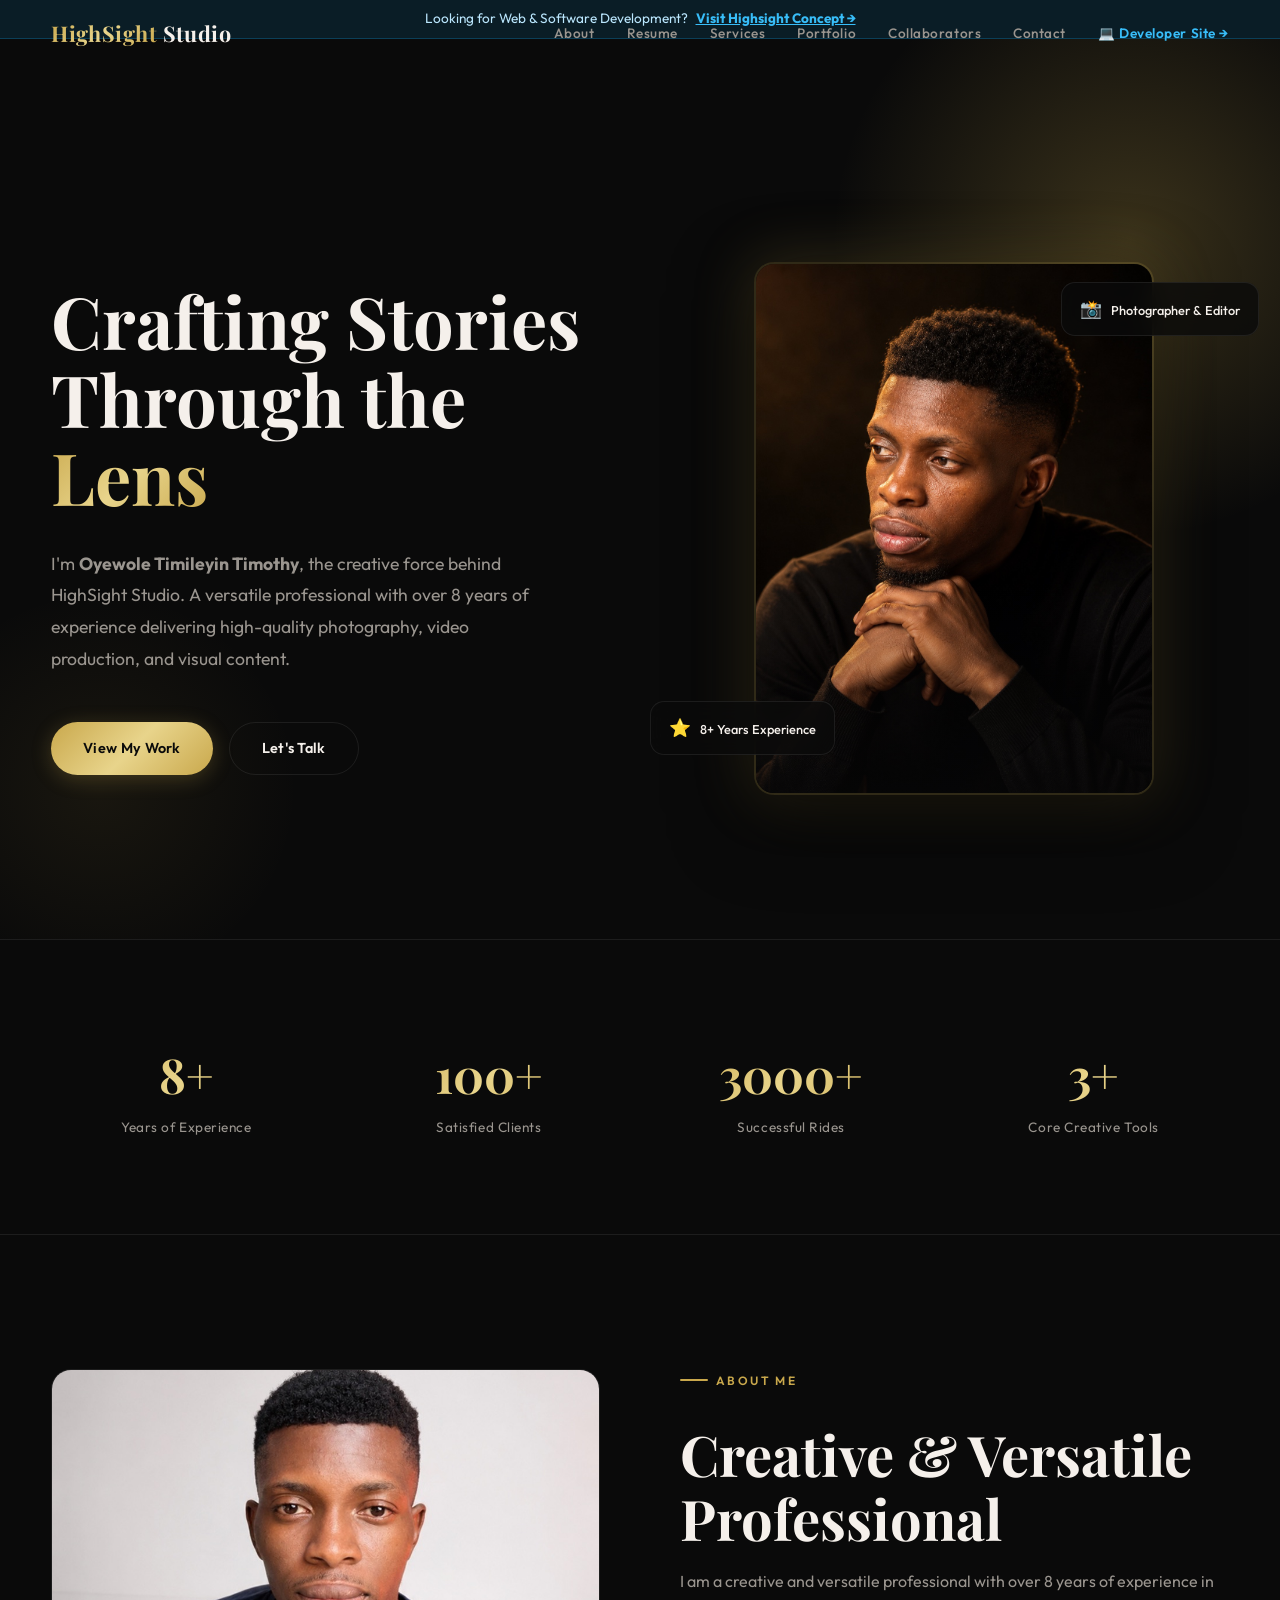
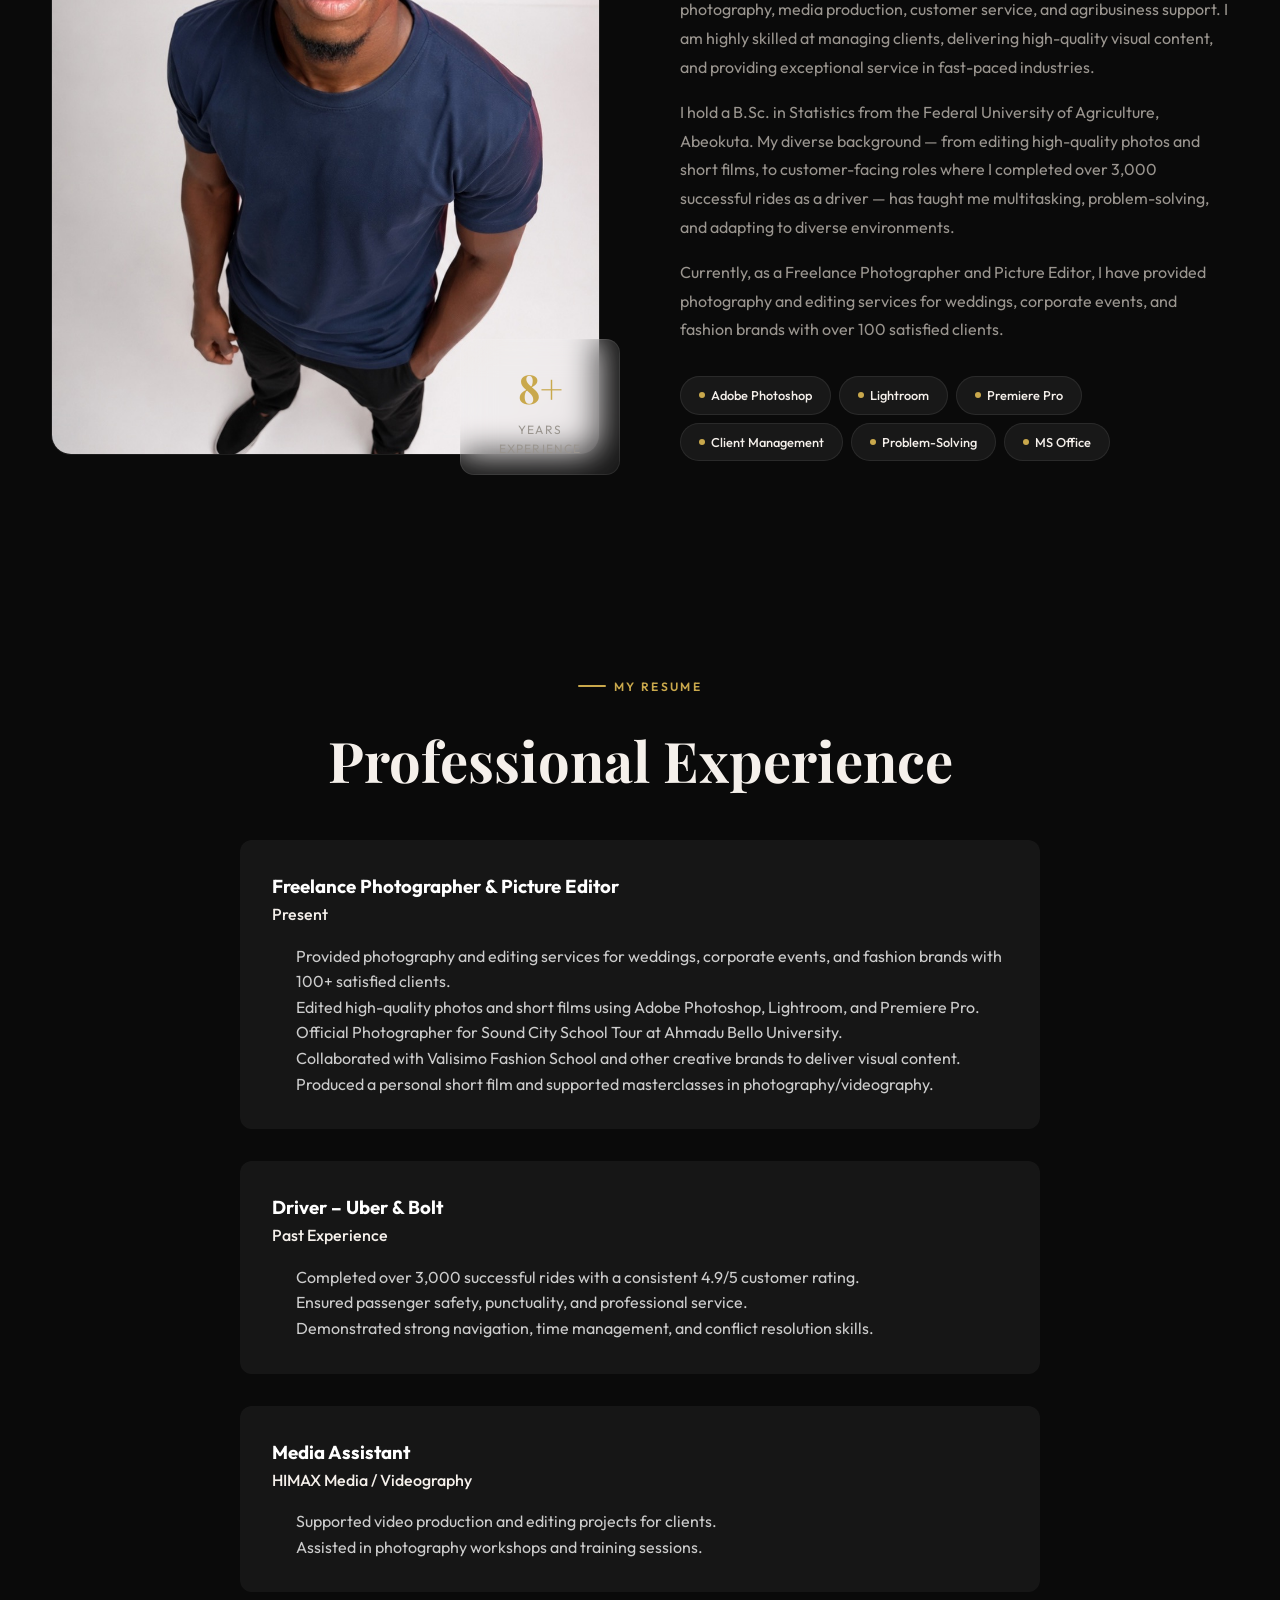
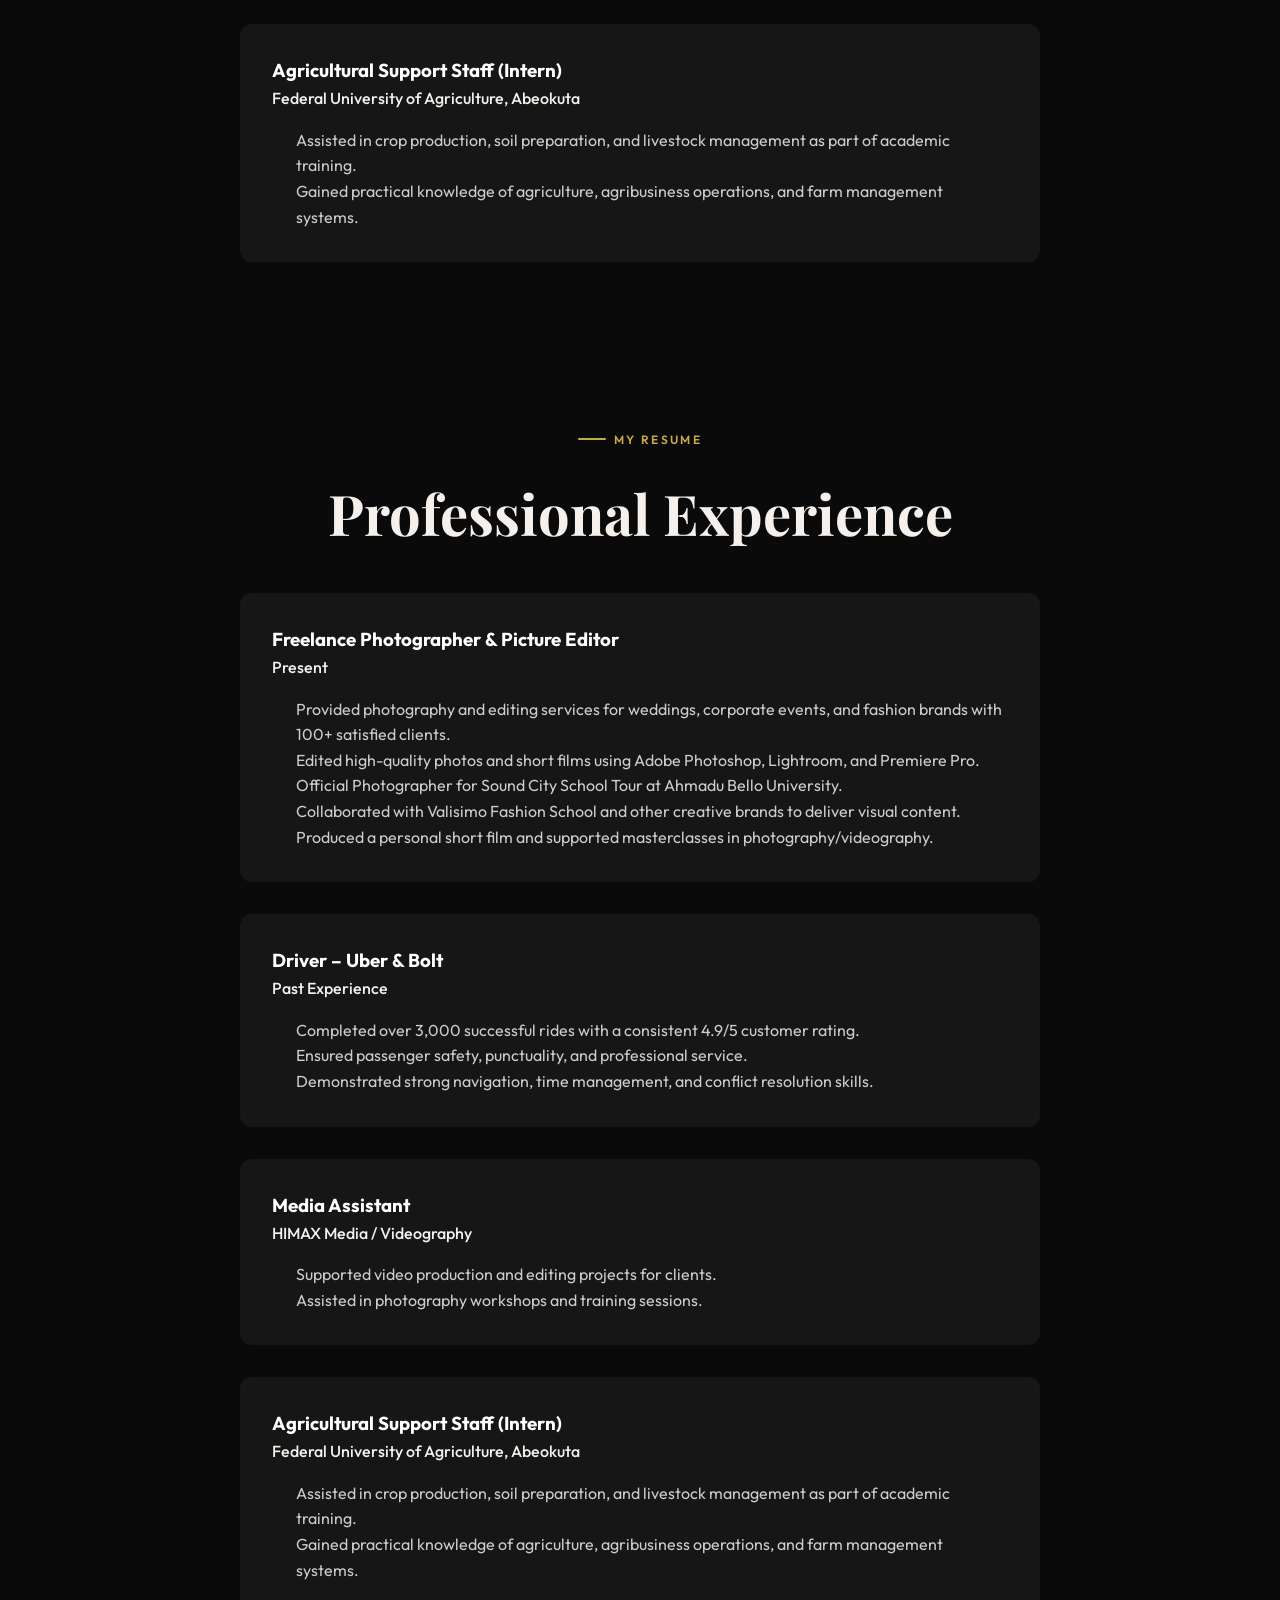
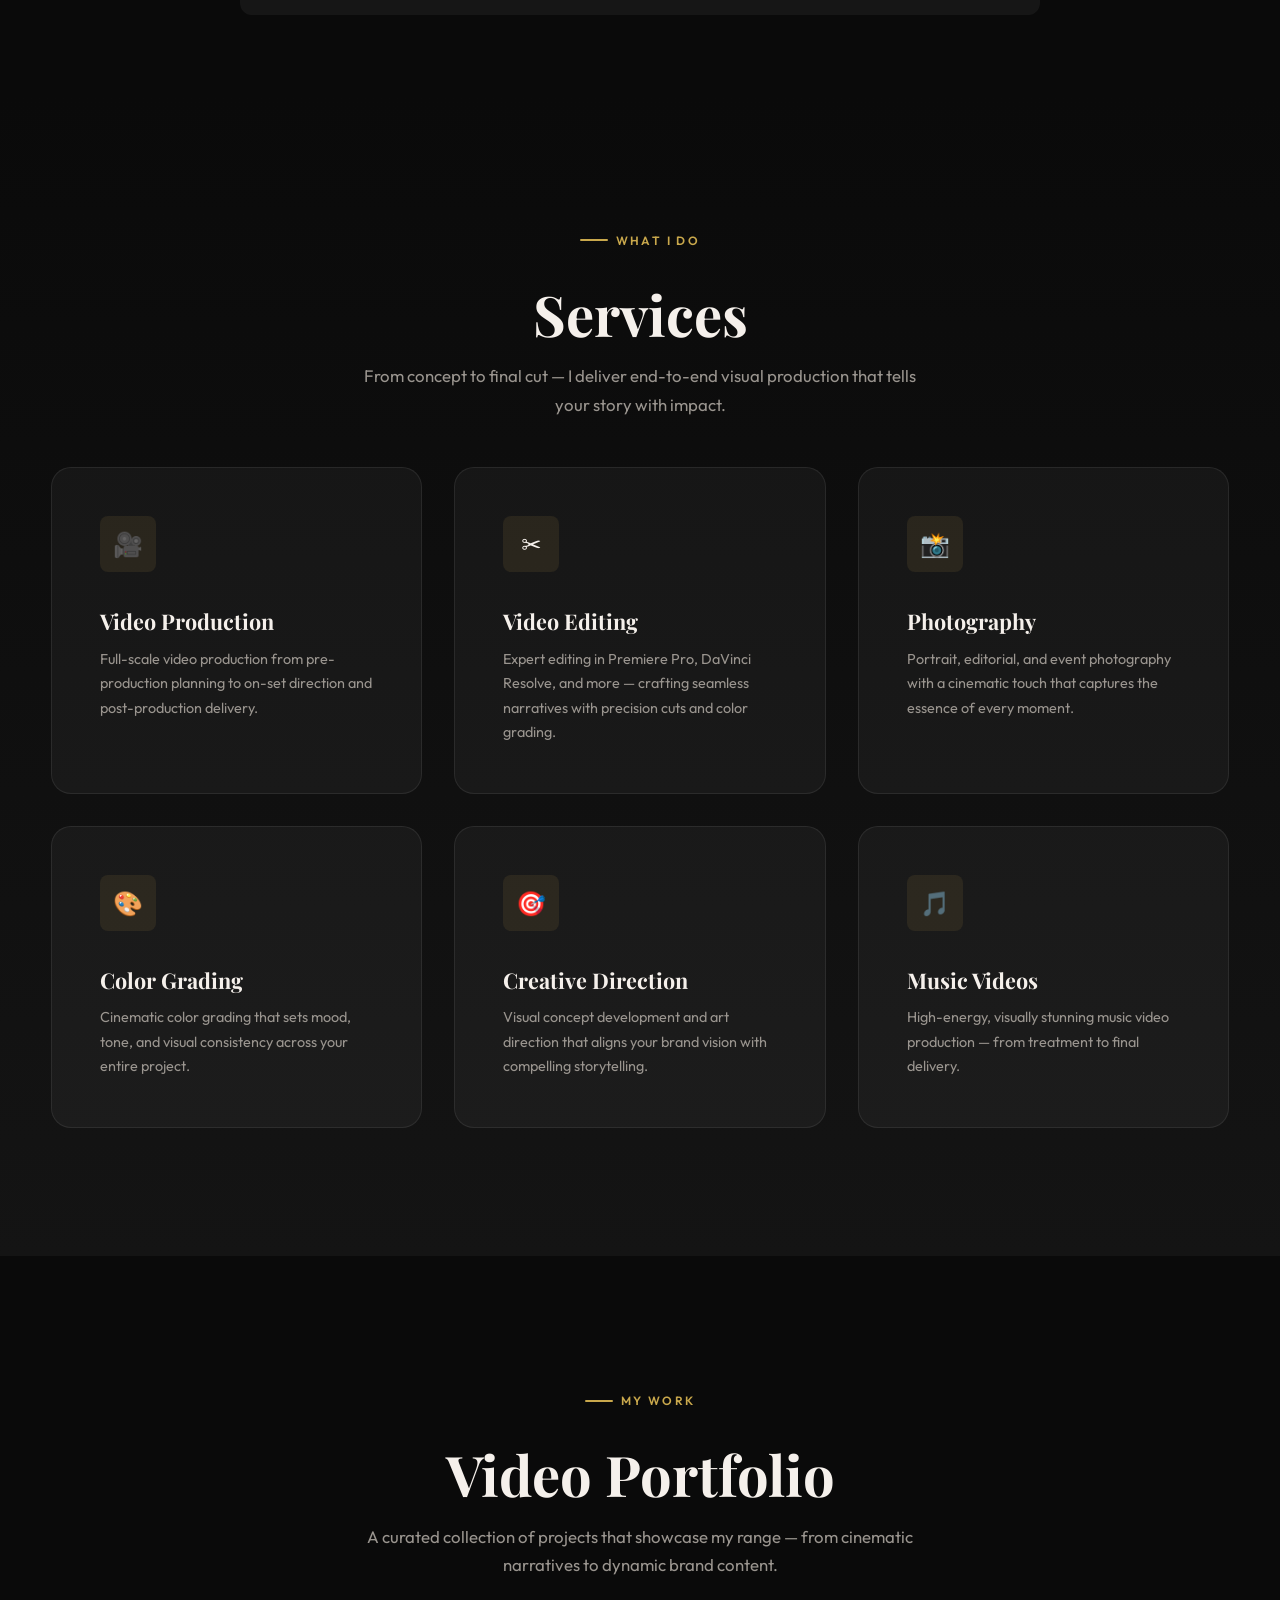
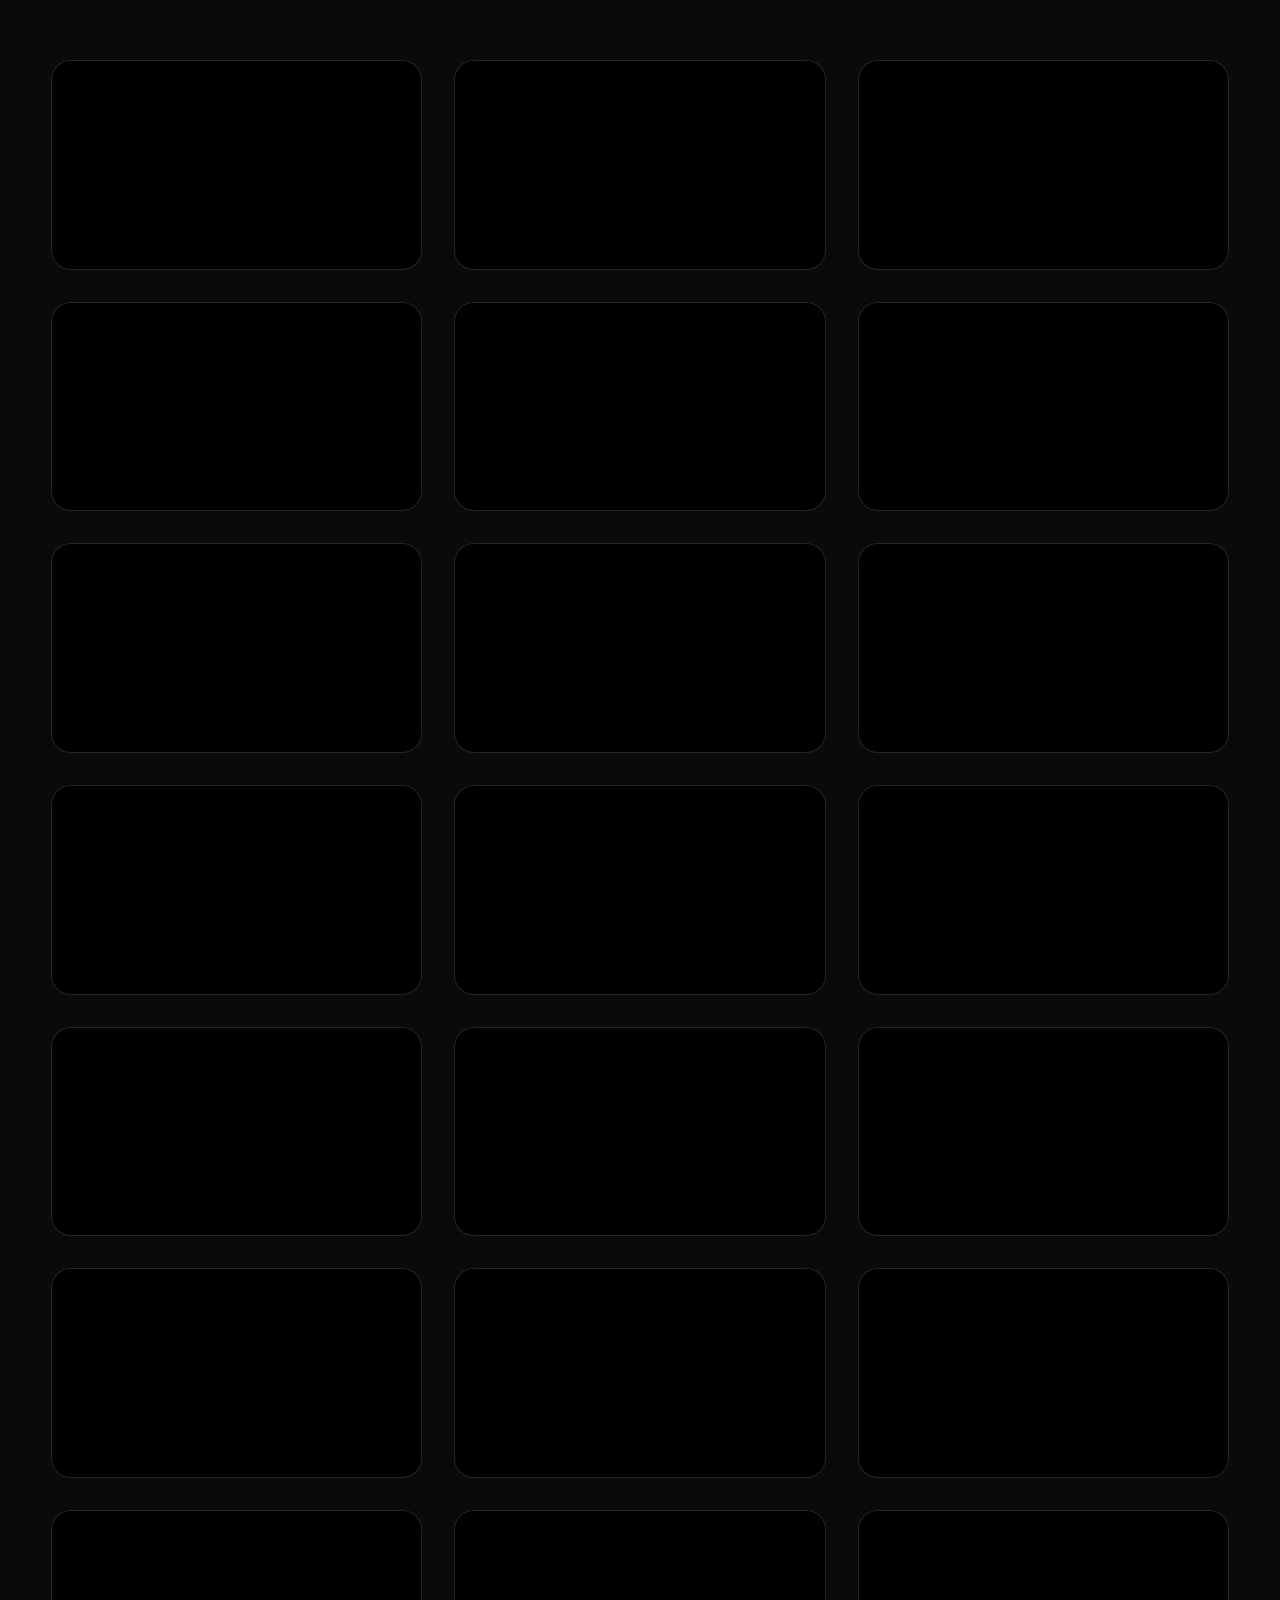
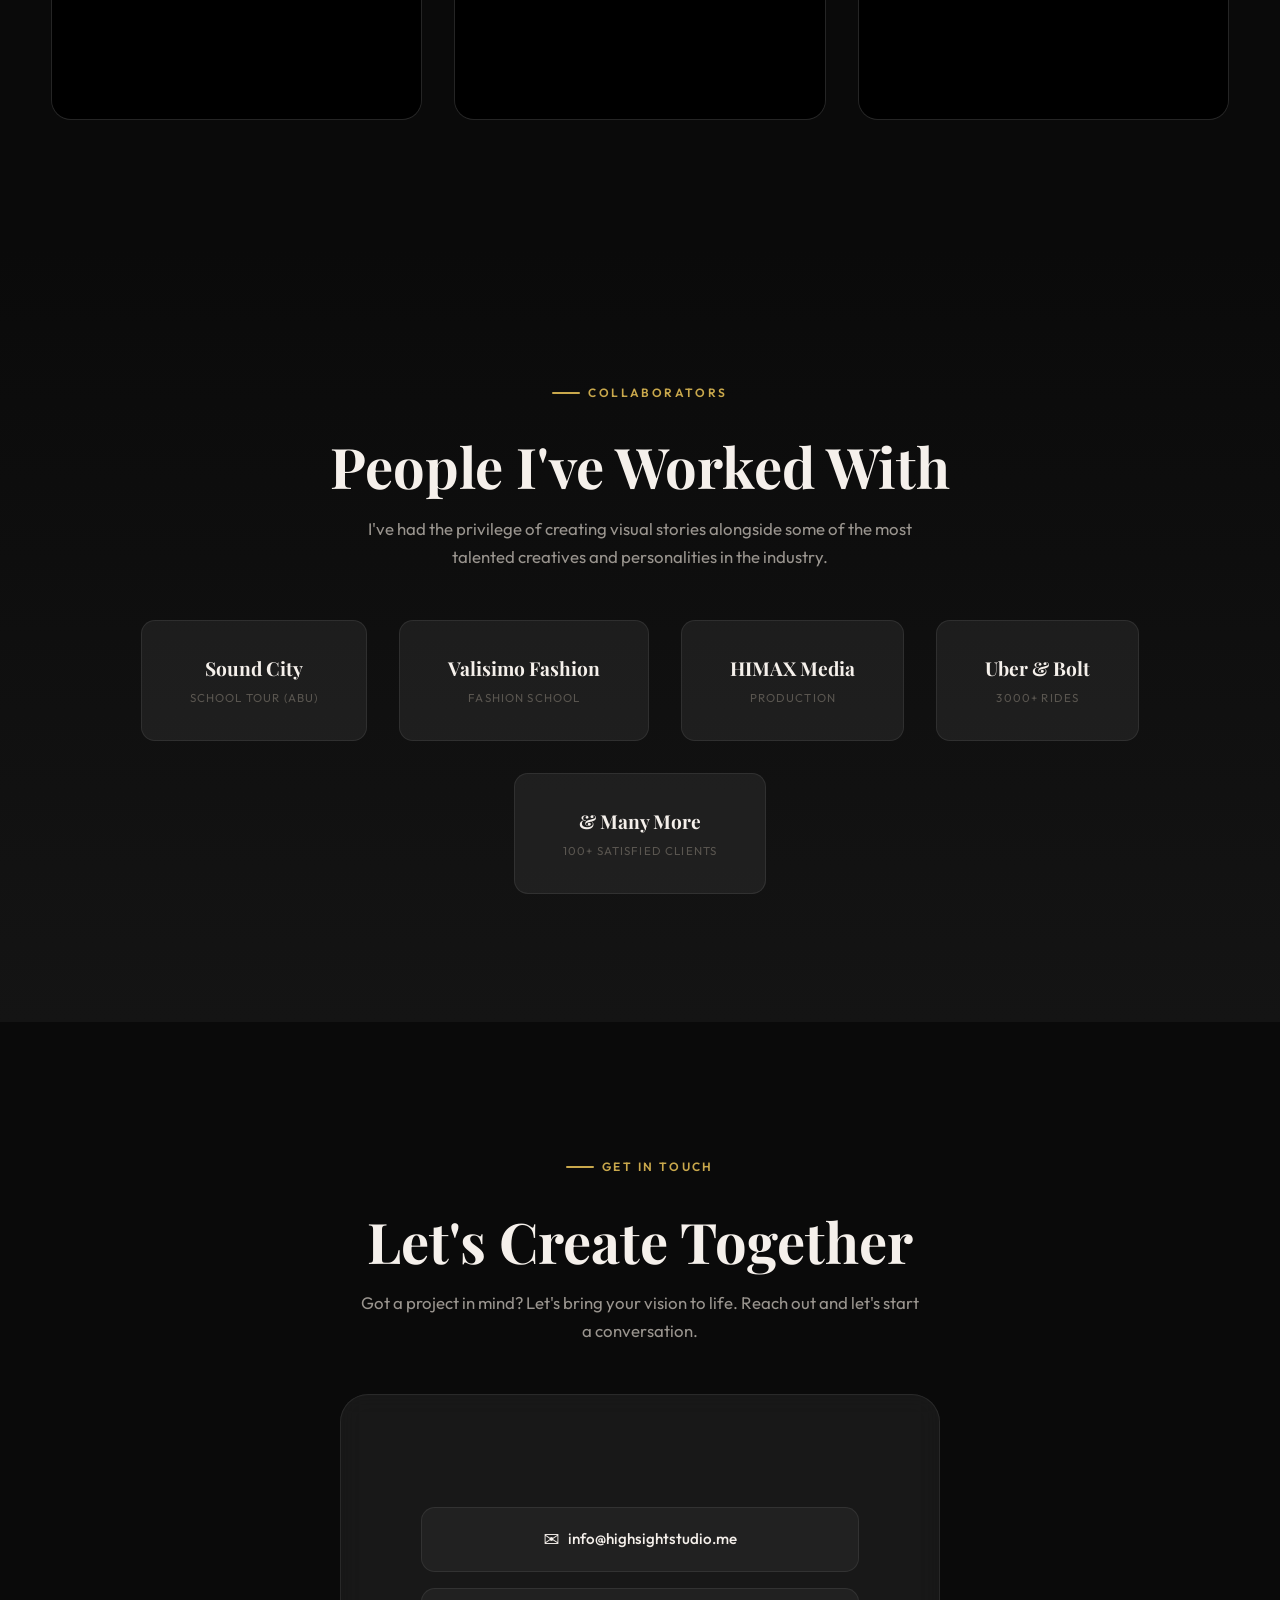
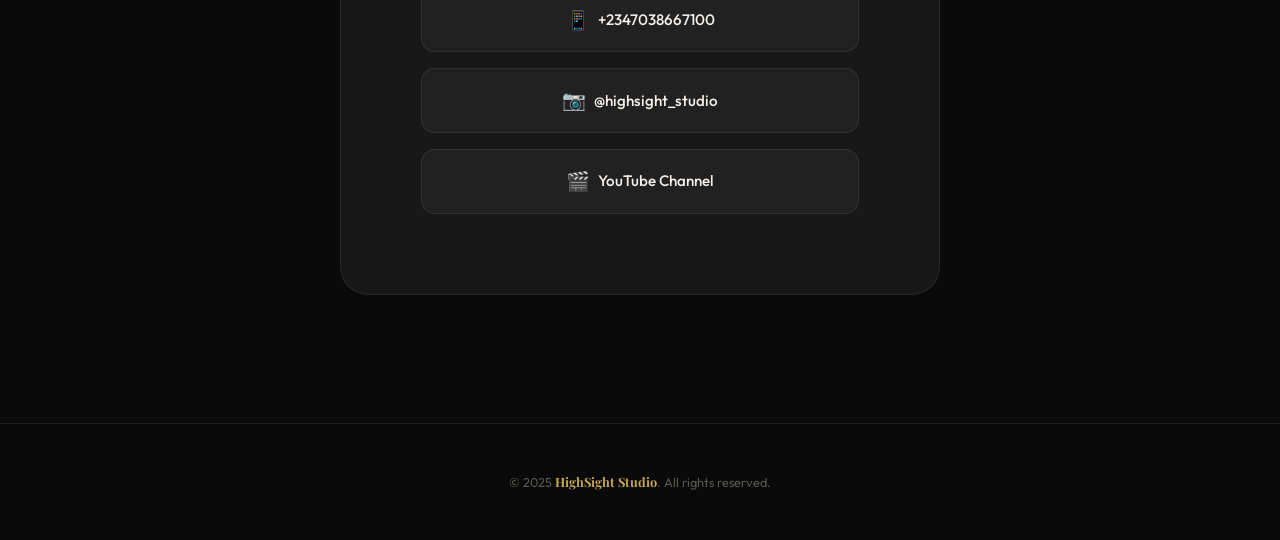
==== commit 08a236d8: "Update contact email to info@highsightstudio.me across site" ====
--- a/media/index.html
+++ b/media/index.html
@@ -512,8 +512,8 @@
 
       <div class="contact-card reveal">
         <div class="contact-links">
-          <a href="mailto:oyewoletimilehintimothy@gmail.com" class="contact-link">
-            <span class="link-icon">✉️</span> oyewoletimilehintimothy@gmail.com
+          <a href="mailto:info@highsightstudio.me" class="contact-link">
+            <span class="link-icon">✉️</span> info@highsightstudio.me
           </a>
           <a href="tel:+2347038667100" class="contact-link">
             <span class="link-icon">📱</span> +2347038667100
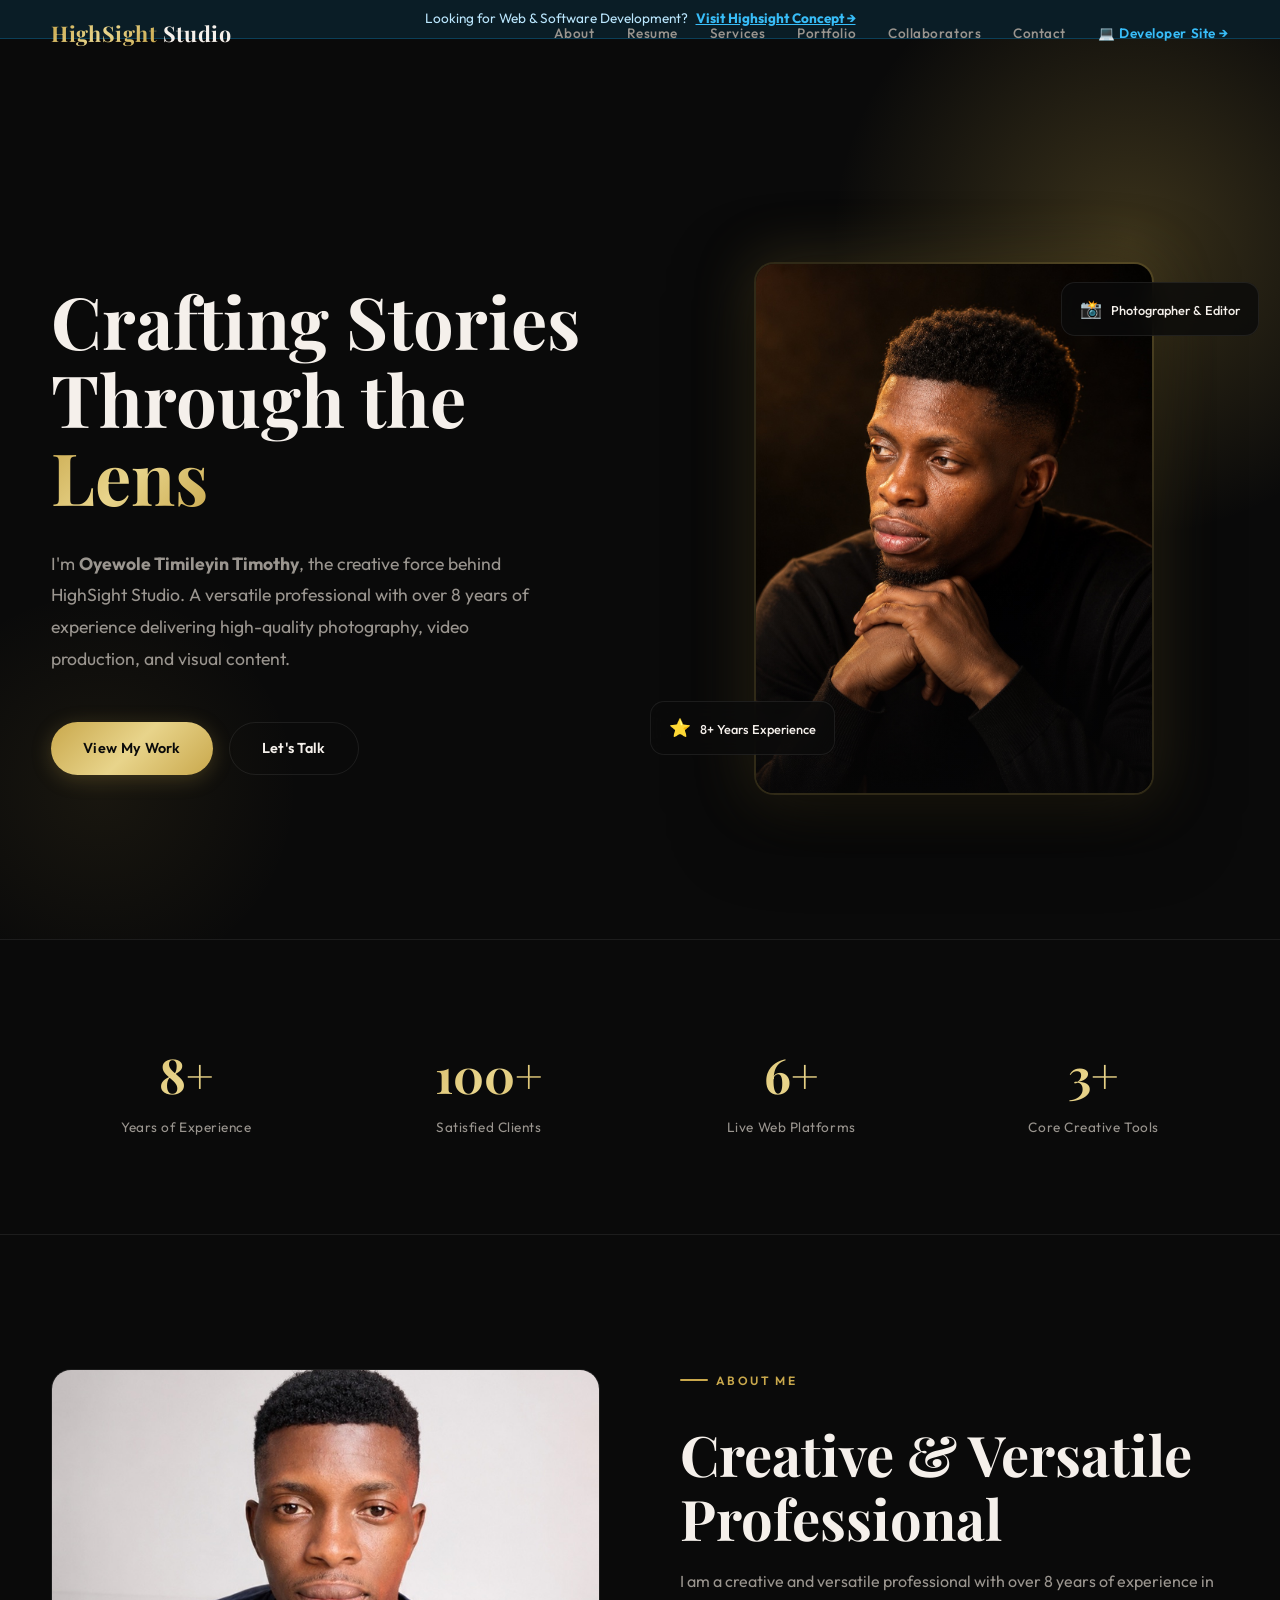
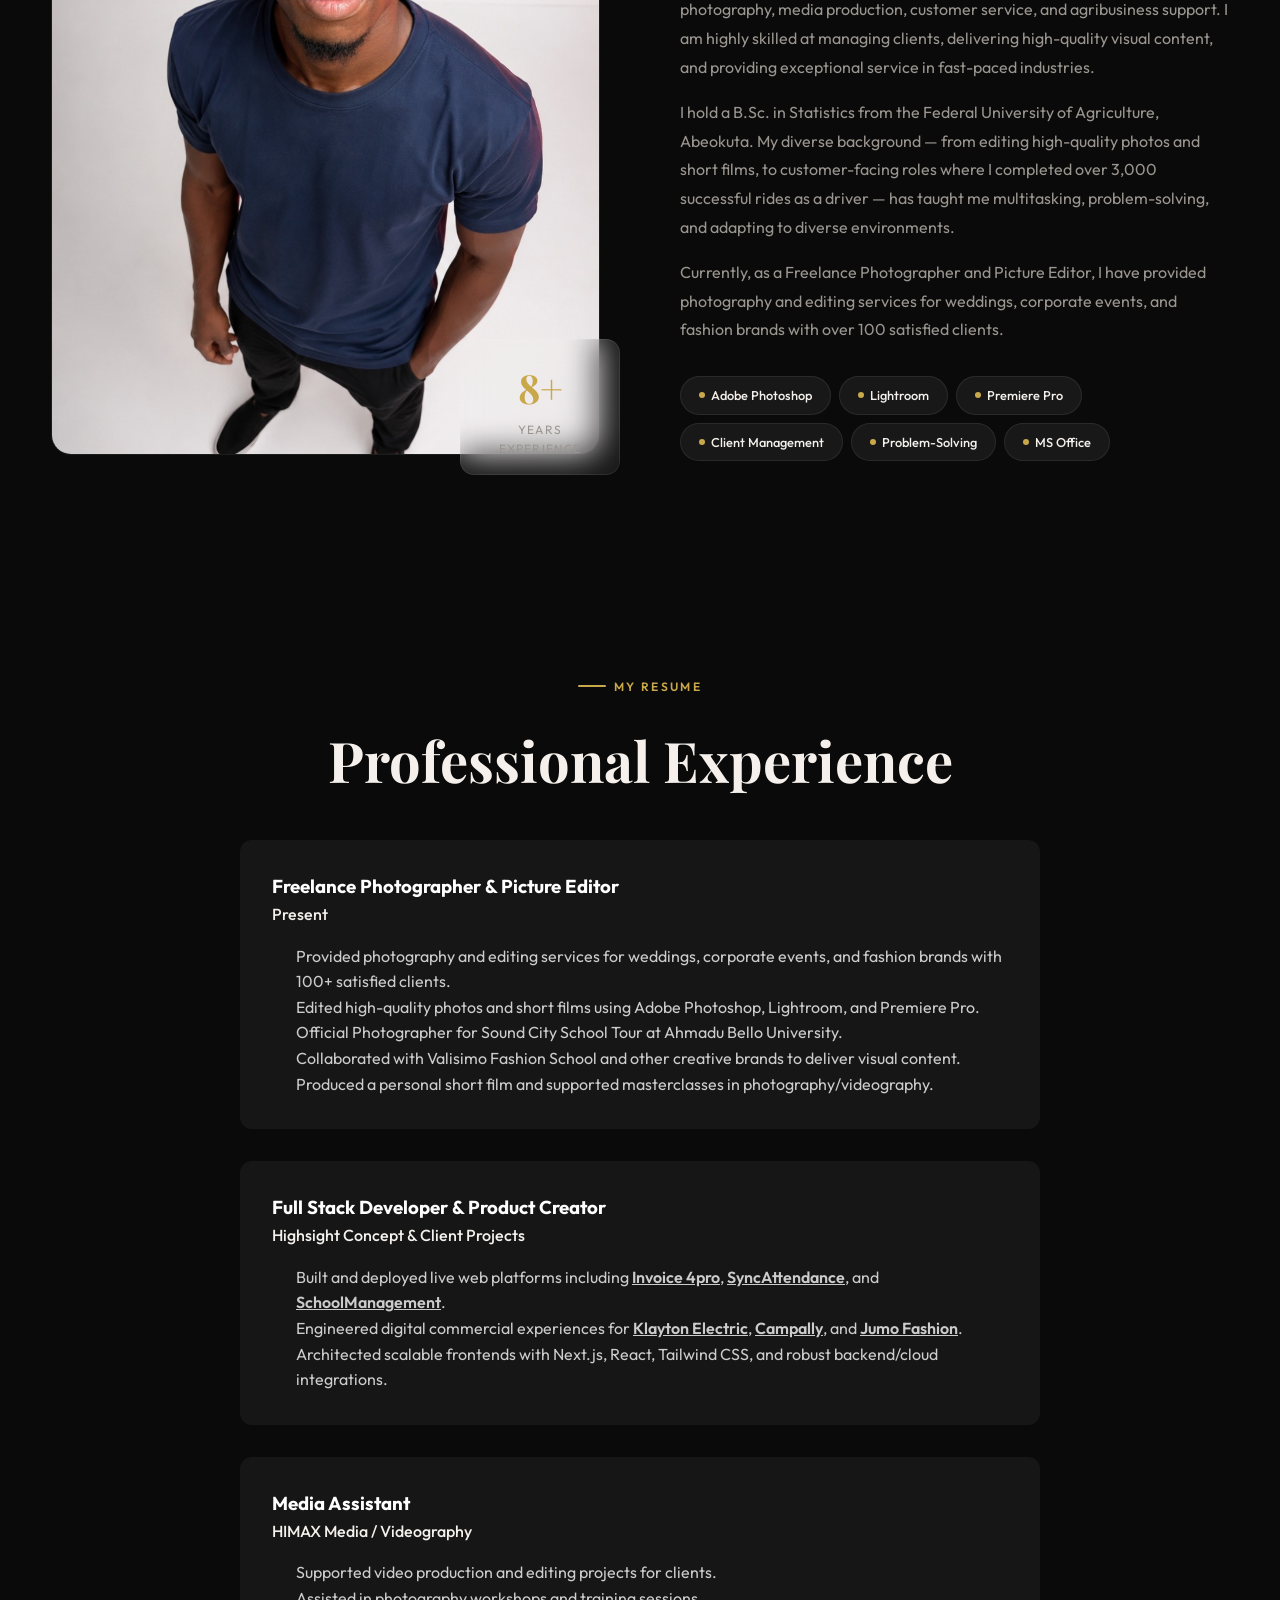
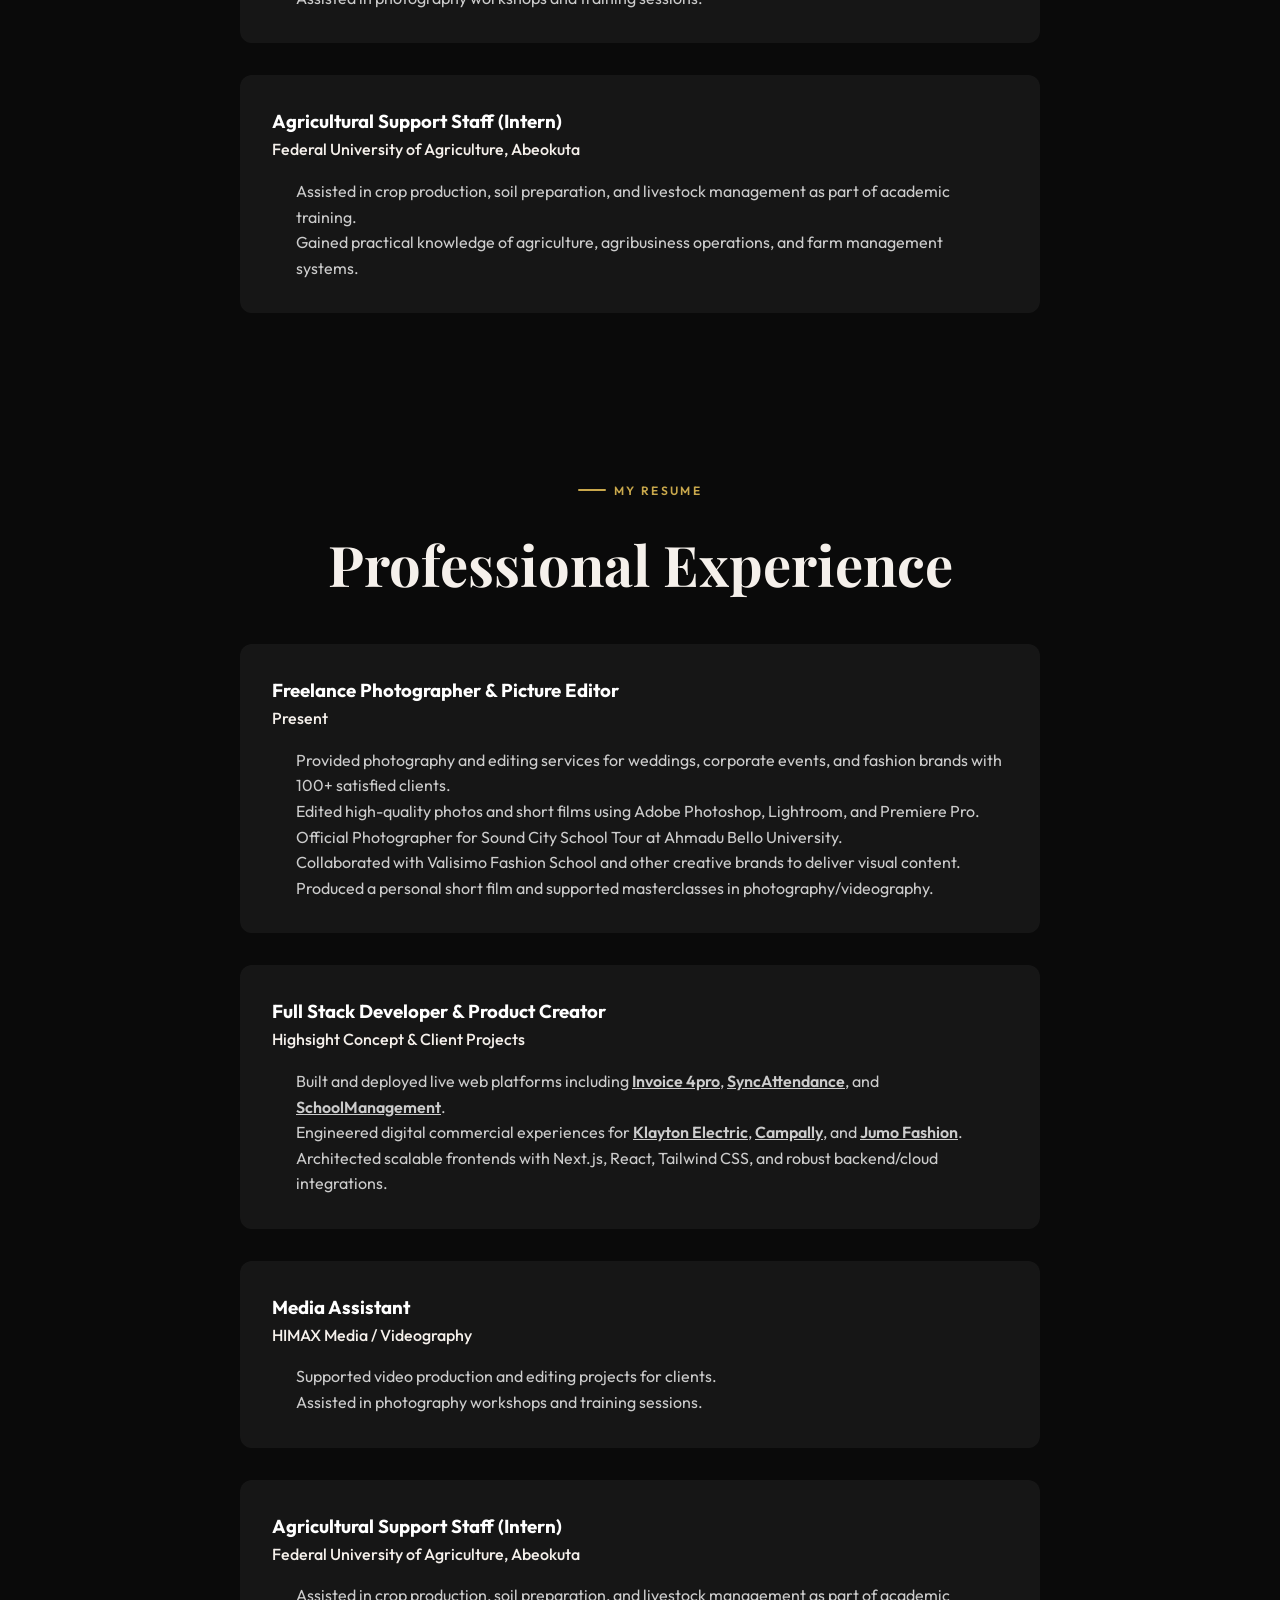
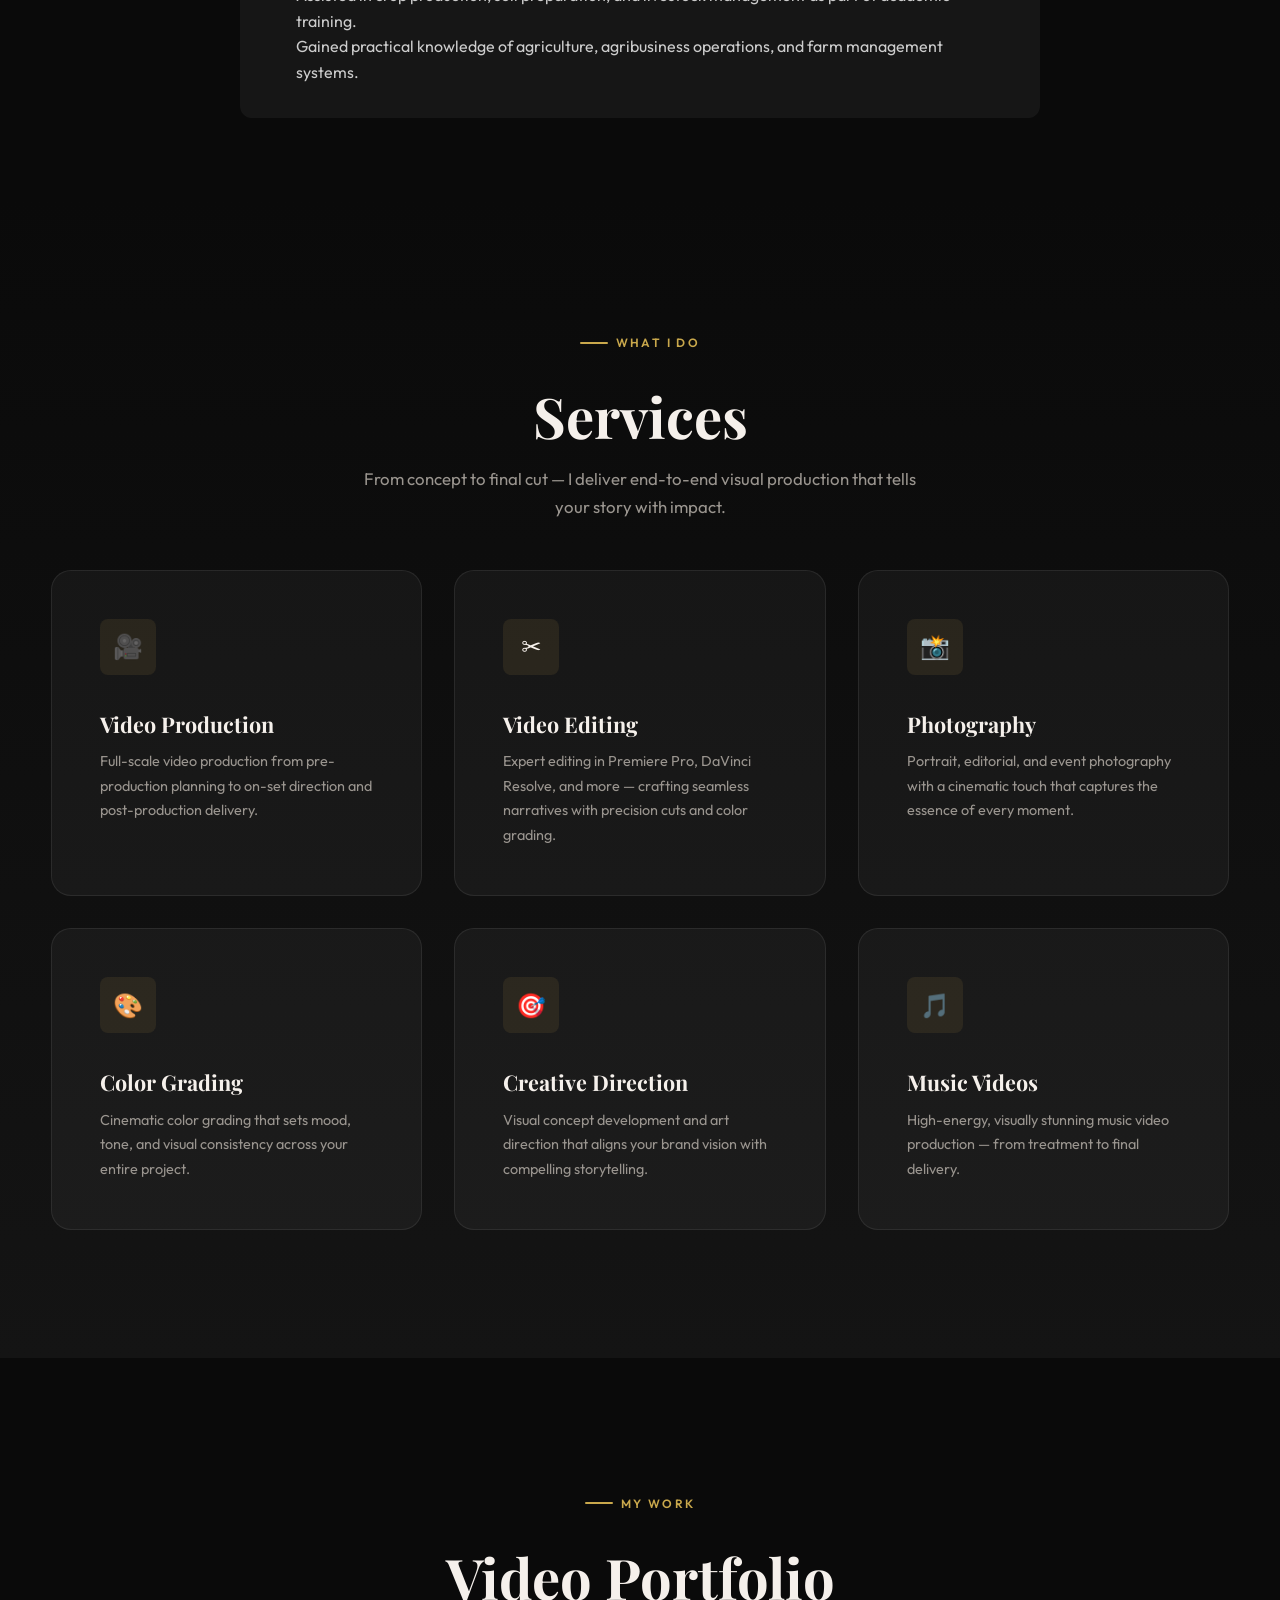
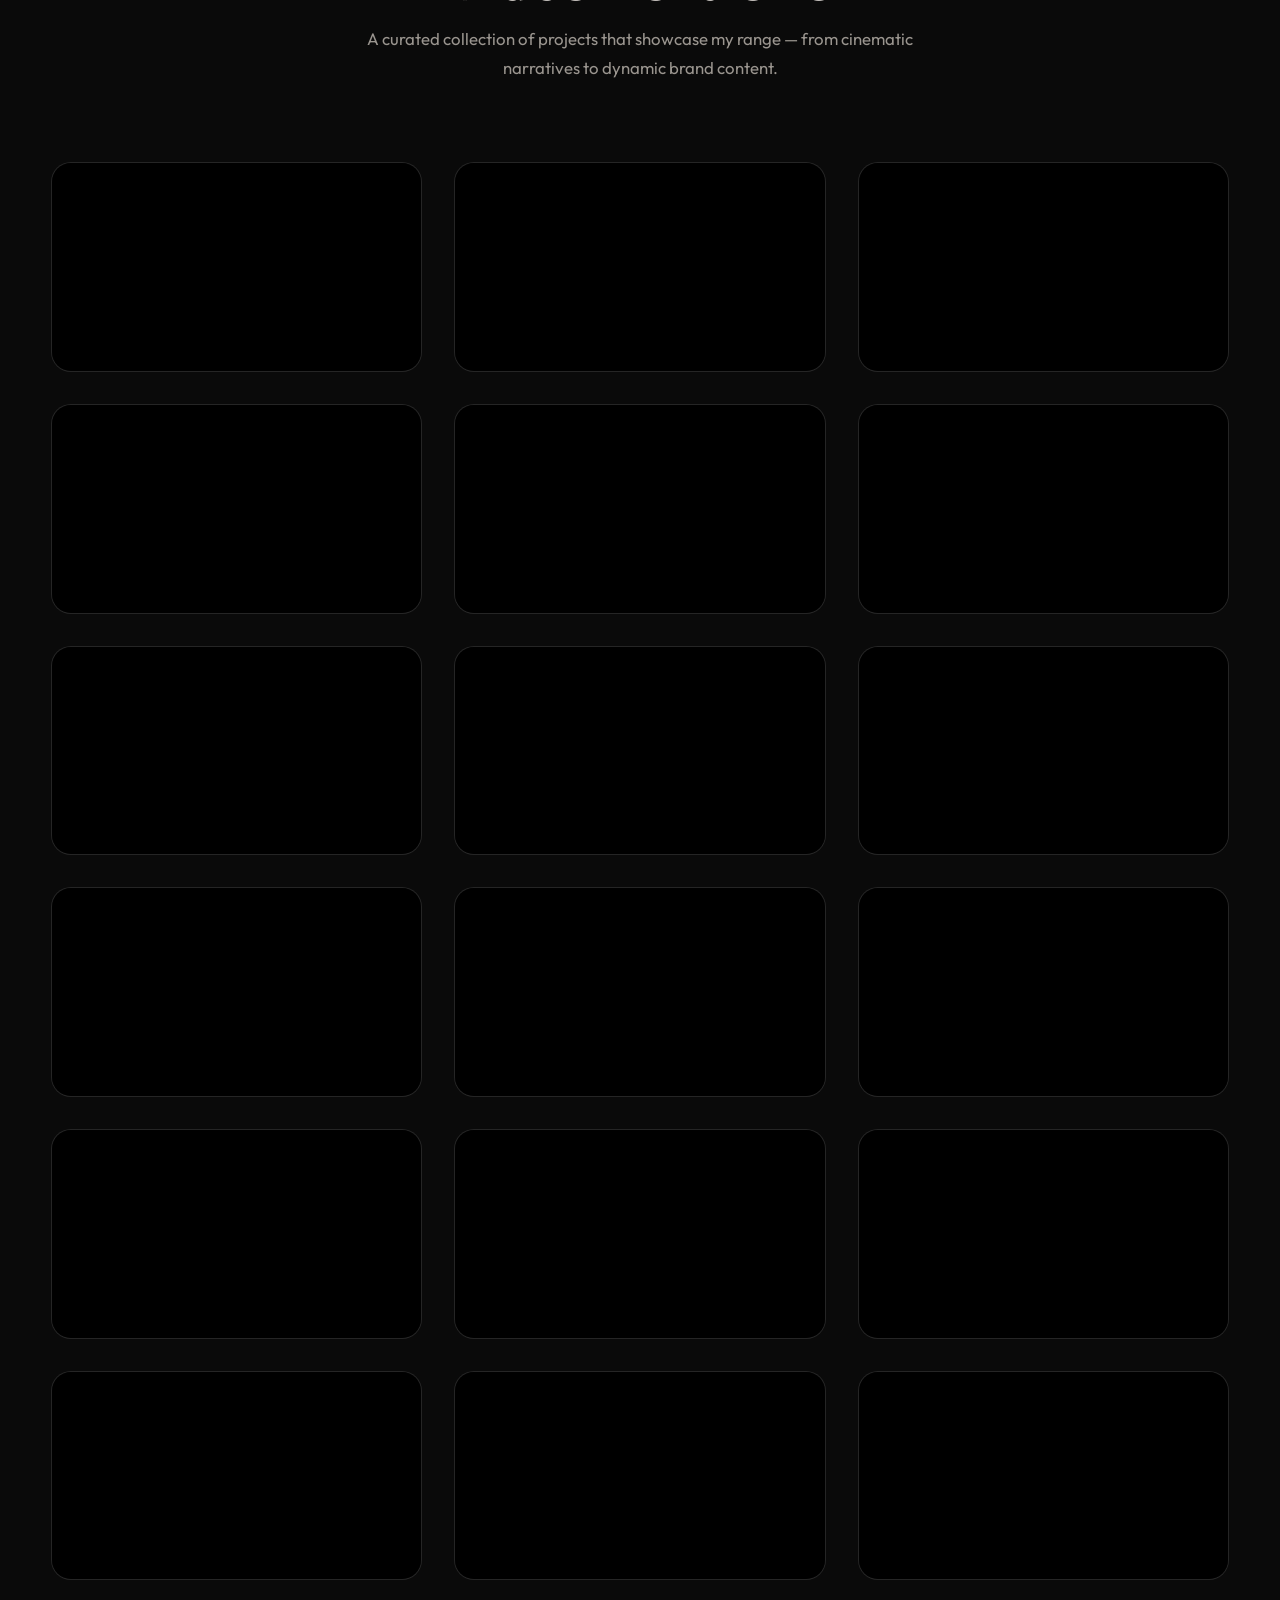
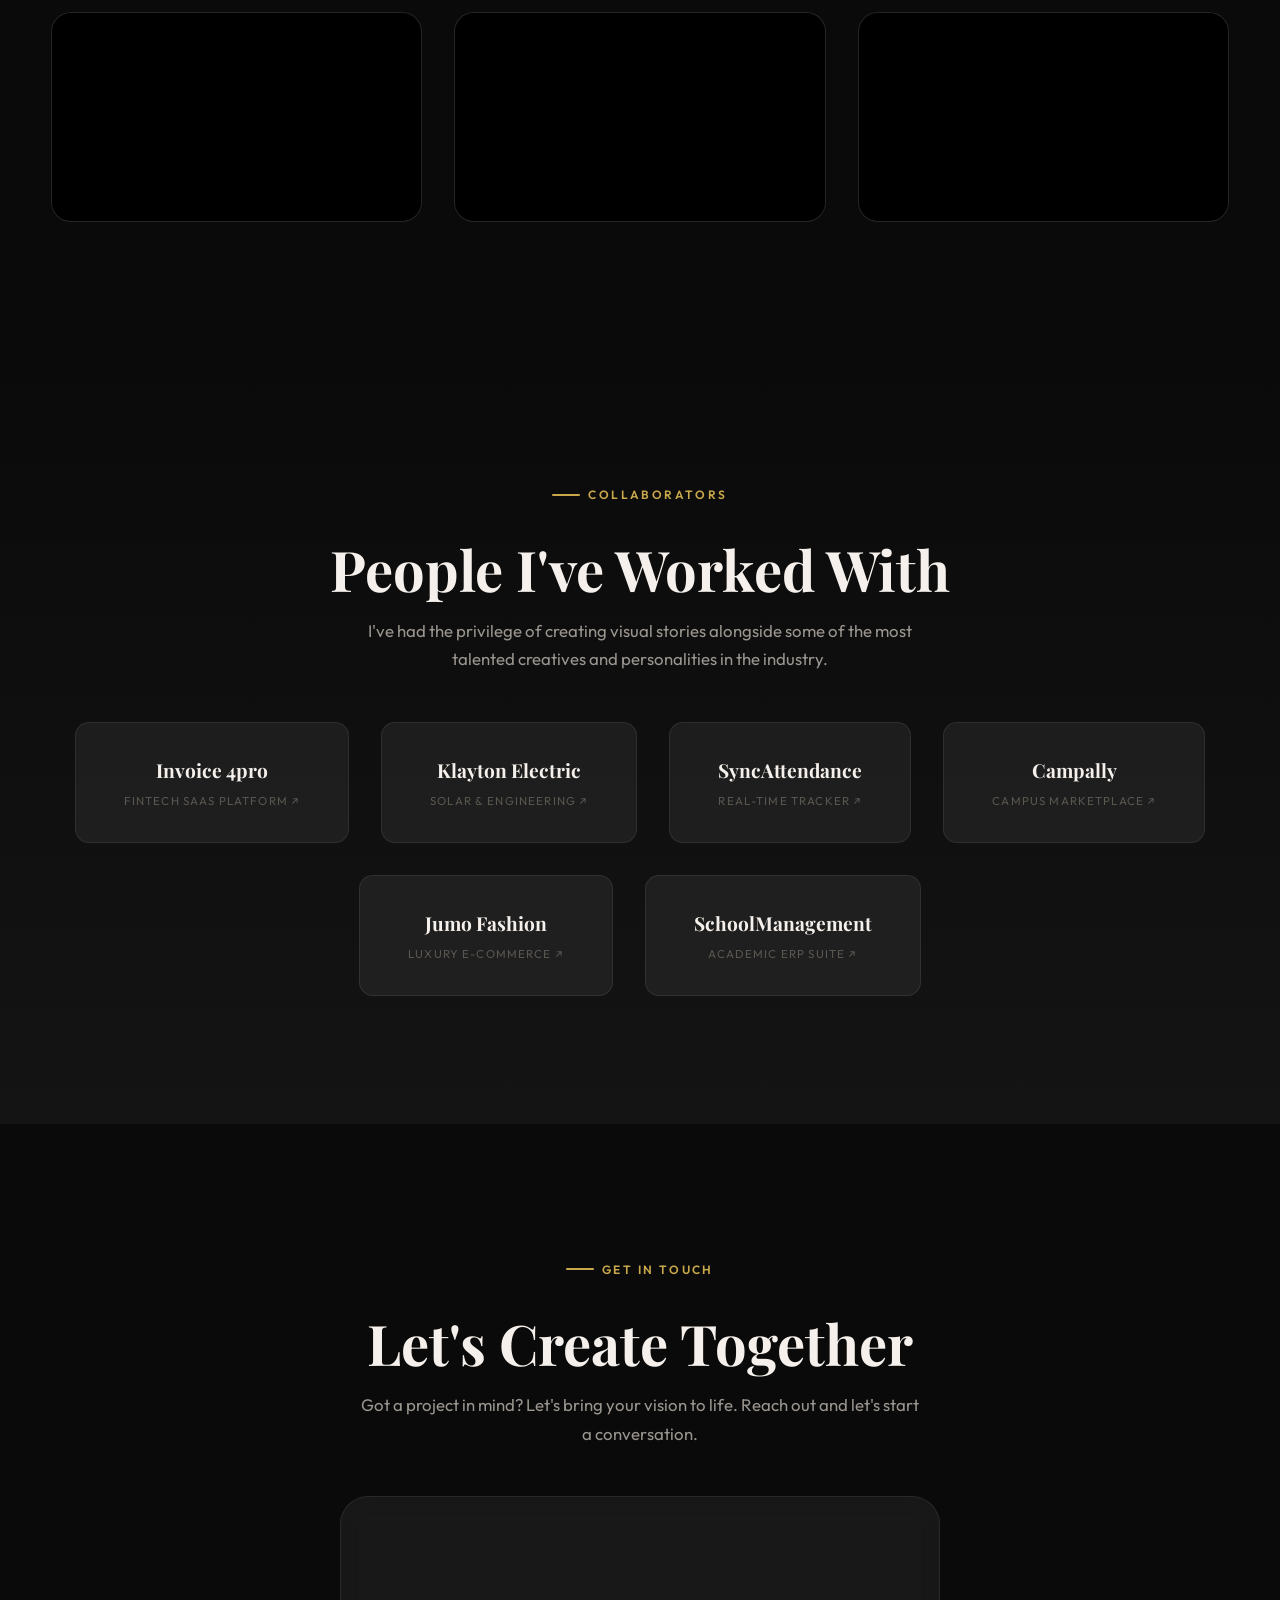
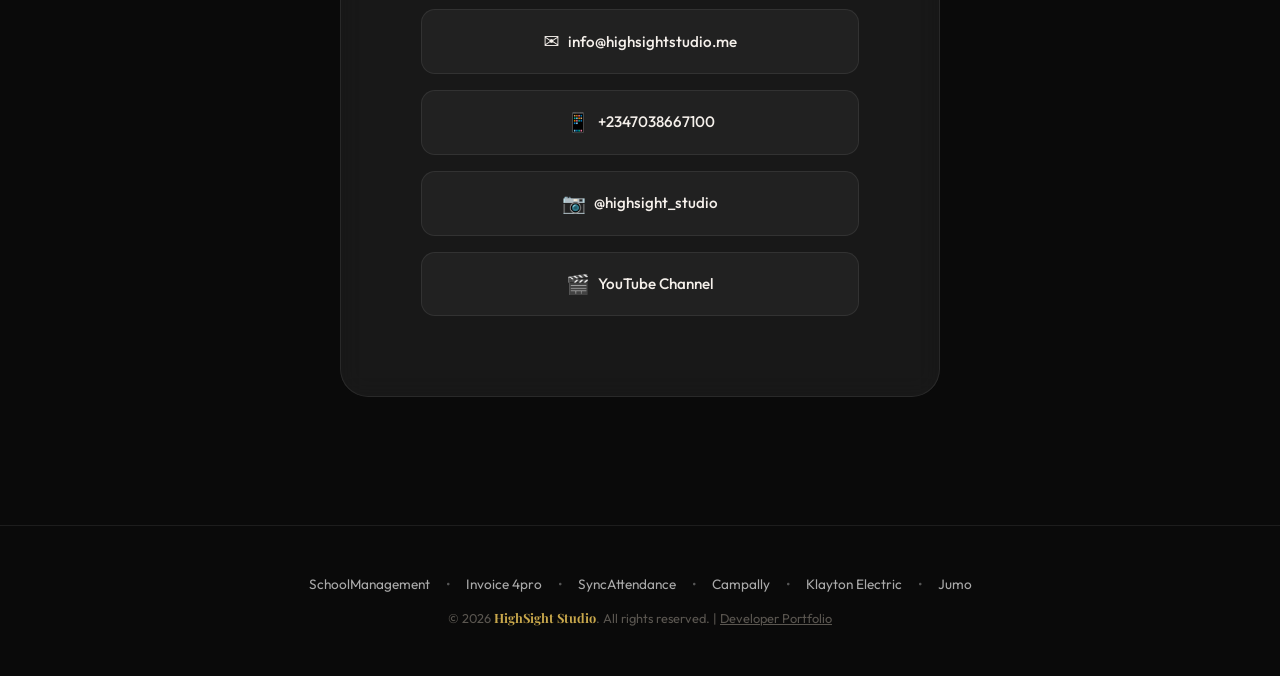
==== commit 882aa330: "Replace former placeholder template info with live project links across developer and media sites" ====
--- a/media/index.html
+++ b/media/index.html
@@ -84,8 +84,8 @@
         <div class="stat-label">Satisfied Clients</div>
       </div>
       <div class="stat-item">
-        <div class="stat-number">3000+</div>
-        <div class="stat-label">Successful Rides</div>
+        <div class="stat-number">6+</div>
+        <div class="stat-label">Live Web Platforms</div>
       </div>
       <div class="stat-item">
         <div class="stat-number">3+</div>
@@ -164,12 +164,12 @@
         </div>
 
         <div class="timeline-item" style="background: rgba(255,255,255,0.05); padding: 2rem; border-radius: 12px; border-left: 4px solid var(--primary-color);">
-          <h3 style="margin-top: 0; color: #fff;">Driver – Uber & Bolt</h3>
-          <h4 style="color: var(--primary-color); font-weight: 500; margin-bottom: 1rem;">Past Experience</h4>
-          <ul style="color: #ccc; padding-left: 1.5rem; line-height: 1.6;">
-            <li>Completed over 3,000 successful rides with a consistent 4.9/5 customer rating.</li>
-            <li>Ensured passenger safety, punctuality, and professional service.</li>
-            <li>Demonstrated strong navigation, time management, and conflict resolution skills.</li>
+          <h3 style="margin-top: 0; color: #fff;">Full Stack Developer &amp; Product Creator</h3>
+          <h4 style="color: var(--primary-color); font-weight: 500; margin-bottom: 1rem;">Highsight Concept &amp; Client Projects</h4>
+          <ul style="color: #ccc; padding-left: 1.5rem; line-height: 1.6;">
+            <li>Built and deployed live web platforms including <a href="https://invoice4pro.com" target="_blank" rel="noopener" style="color:var(--primary-color);font-weight:600;text-decoration:underline;">Invoice 4pro</a>, <a href="https://syncattendance.online" target="_blank" rel="noopener" style="color:var(--primary-color);font-weight:600;text-decoration:underline;">SyncAttendance</a>, and <a href="https://schoolmanagement-one-tau.vercel.app" target="_blank" rel="noopener" style="color:var(--primary-color);font-weight:600;text-decoration:underline;">SchoolManagement</a>.</li>
+            <li>Engineered digital commercial experiences for <a href="https://klaytonelectric.com" target="_blank" rel="noopener" style="color:var(--primary-color);font-weight:600;text-decoration:underline;">Klayton Electric</a>, <a href="https://campally.online" target="_blank" rel="noopener" style="color:var(--primary-color);font-weight:600;text-decoration:underline;">Campally</a>, and <a href="https://jumo.ng" target="_blank" rel="noopener" style="color:var(--primary-color);font-weight:600;text-decoration:underline;">Jumo Fashion</a>.</li>
+            <li>Architected scalable frontends with Next.js, React, Tailwind CSS, and robust backend/cloud integrations.</li>
           </ul>
         </div>
 
@@ -218,12 +218,12 @@
         </div>
 
         <div class="timeline-item" style="background: rgba(255,255,255,0.05); padding: 2rem; border-radius: 12px; border-left: 4px solid var(--primary-color);">
-          <h3 style="margin-top: 0; color: #fff;">Driver – Uber & Bolt</h3>
-          <h4 style="color: var(--primary-color); font-weight: 500; margin-bottom: 1rem;">Past Experience</h4>
-          <ul style="color: #ccc; padding-left: 1.5rem; line-height: 1.6;">
-            <li>Completed over 3,000 successful rides with a consistent 4.9/5 customer rating.</li>
-            <li>Ensured passenger safety, punctuality, and professional service.</li>
-            <li>Demonstrated strong navigation, time management, and conflict resolution skills.</li>
+          <h3 style="margin-top: 0; color: #fff;">Full Stack Developer &amp; Product Creator</h3>
+          <h4 style="color: var(--primary-color); font-weight: 500; margin-bottom: 1rem;">Highsight Concept &amp; Client Projects</h4>
+          <ul style="color: #ccc; padding-left: 1.5rem; line-height: 1.6;">
+            <li>Built and deployed live web platforms including <a href="https://invoice4pro.com" target="_blank" rel="noopener" style="color:var(--primary-color);font-weight:600;text-decoration:underline;">Invoice 4pro</a>, <a href="https://syncattendance.online" target="_blank" rel="noopener" style="color:var(--primary-color);font-weight:600;text-decoration:underline;">SyncAttendance</a>, and <a href="https://schoolmanagement-one-tau.vercel.app" target="_blank" rel="noopener" style="color:var(--primary-color);font-weight:600;text-decoration:underline;">SchoolManagement</a>.</li>
+            <li>Engineered digital commercial experiences for <a href="https://klaytonelectric.com" target="_blank" rel="noopener" style="color:var(--primary-color);font-weight:600;text-decoration:underline;">Klayton Electric</a>, <a href="https://campally.online" target="_blank" rel="noopener" style="color:var(--primary-color);font-weight:600;text-decoration:underline;">Campally</a>, and <a href="https://jumo.ng" target="_blank" rel="noopener" style="color:var(--primary-color);font-weight:600;text-decoration:underline;">Jumo Fashion</a>.</li>
+            <li>Architected scalable frontends with Next.js, React, Tailwind CSS, and robust backend/cloud integrations.</li>
           </ul>
         </div>
 
@@ -474,26 +474,30 @@
       </div>
 
       <div class="collab-grid reveal">
-        <div class="collab-item">
-          Sound City
-          <span class="collab-role">School Tour (ABU)</span>
-        </div>
-        <div class="collab-item">
-          Valisimo Fashion
-          <span class="collab-role">Fashion School</span>
-        </div>
-        <div class="collab-item">
-          HIMAX Media
-          <span class="collab-role">Production</span>
-        </div>
-        <div class="collab-item">
-          Uber & Bolt
-          <span class="collab-role">3000+ Rides</span>
-        </div>
-        <div class="collab-item">
-          & Many More
-          <span class="collab-role">100+ Satisfied Clients</span>
-        </div>
+        <a href="https://invoice4pro.com" target="_blank" rel="noopener" class="collab-item" style="text-decoration:none;display:block;">
+          Invoice 4pro
+          <span class="collab-role">Fintech SaaS Platform ↗</span>
+        </a>
+        <a href="https://klaytonelectric.com" target="_blank" rel="noopener" class="collab-item" style="text-decoration:none;display:block;">
+          Klayton Electric
+          <span class="collab-role">Solar &amp; Engineering ↗</span>
+        </a>
+        <a href="https://syncattendance.online" target="_blank" rel="noopener" class="collab-item" style="text-decoration:none;display:block;">
+          SyncAttendance
+          <span class="collab-role">Real-Time Tracker ↗</span>
+        </a>
+        <a href="https://campally.online" target="_blank" rel="noopener" class="collab-item" style="text-decoration:none;display:block;">
+          Campally
+          <span class="collab-role">Campus Marketplace ↗</span>
+        </a>
+        <a href="https://jumo.ng" target="_blank" rel="noopener" class="collab-item" style="text-decoration:none;display:block;">
+          Jumo Fashion
+          <span class="collab-role">Luxury E-Commerce ↗</span>
+        </a>
+        <a href="https://schoolmanagement-one-tau.vercel.app" target="_blank" rel="noopener" class="collab-item" style="text-decoration:none;display:block;">
+          SchoolManagement
+          <span class="collab-role">Academic ERP Suite ↗</span>
+        </a>
       </div>
     </div>
   </section>
@@ -533,8 +537,21 @@
 
   <!-- ===================== FOOTER ===================== -->
   <footer class="footer">
-    <div class="container">
-      <p>&copy; 2025 <span class="footer-brand">HighSight Studio</span>. All rights reserved.</p>
+    <div class="container" style="display:flex;flex-direction:column;align-items:center;gap:12px;">
+      <div style="display:flex;flex-wrap:wrap;justify-content:center;gap:16px;font-size:0.85rem;">
+        <a href="https://schoolmanagement-one-tau.vercel.app" target="_blank" rel="noopener" style="color:#aaa;text-decoration:none;">SchoolManagement</a>
+        <span style="color:#555;">•</span>
+        <a href="https://invoice4pro.com" target="_blank" rel="noopener" style="color:#aaa;text-decoration:none;">Invoice 4pro</a>
+        <span style="color:#555;">•</span>
+        <a href="https://syncattendance.online" target="_blank" rel="noopener" style="color:#aaa;text-decoration:none;">SyncAttendance</a>
+        <span style="color:#555;">•</span>
+        <a href="https://campally.online" target="_blank" rel="noopener" style="color:#aaa;text-decoration:none;">Campally</a>
+        <span style="color:#555;">•</span>
+        <a href="https://klaytonelectric.com" target="_blank" rel="noopener" style="color:#aaa;text-decoration:none;">Klayton Electric</a>
+        <span style="color:#555;">•</span>
+        <a href="https://jumo.ng" target="_blank" rel="noopener" style="color:#aaa;text-decoration:none;">Jumo</a>
+      </div>
+      <p>&copy; 2026 <span class="footer-brand">HighSight Studio</span>. All rights reserved. | <a href="../" style="color:var(--primary-color);text-decoration:underline;">Developer Portfolio</a></p>
     </div>
   </footer>
 
